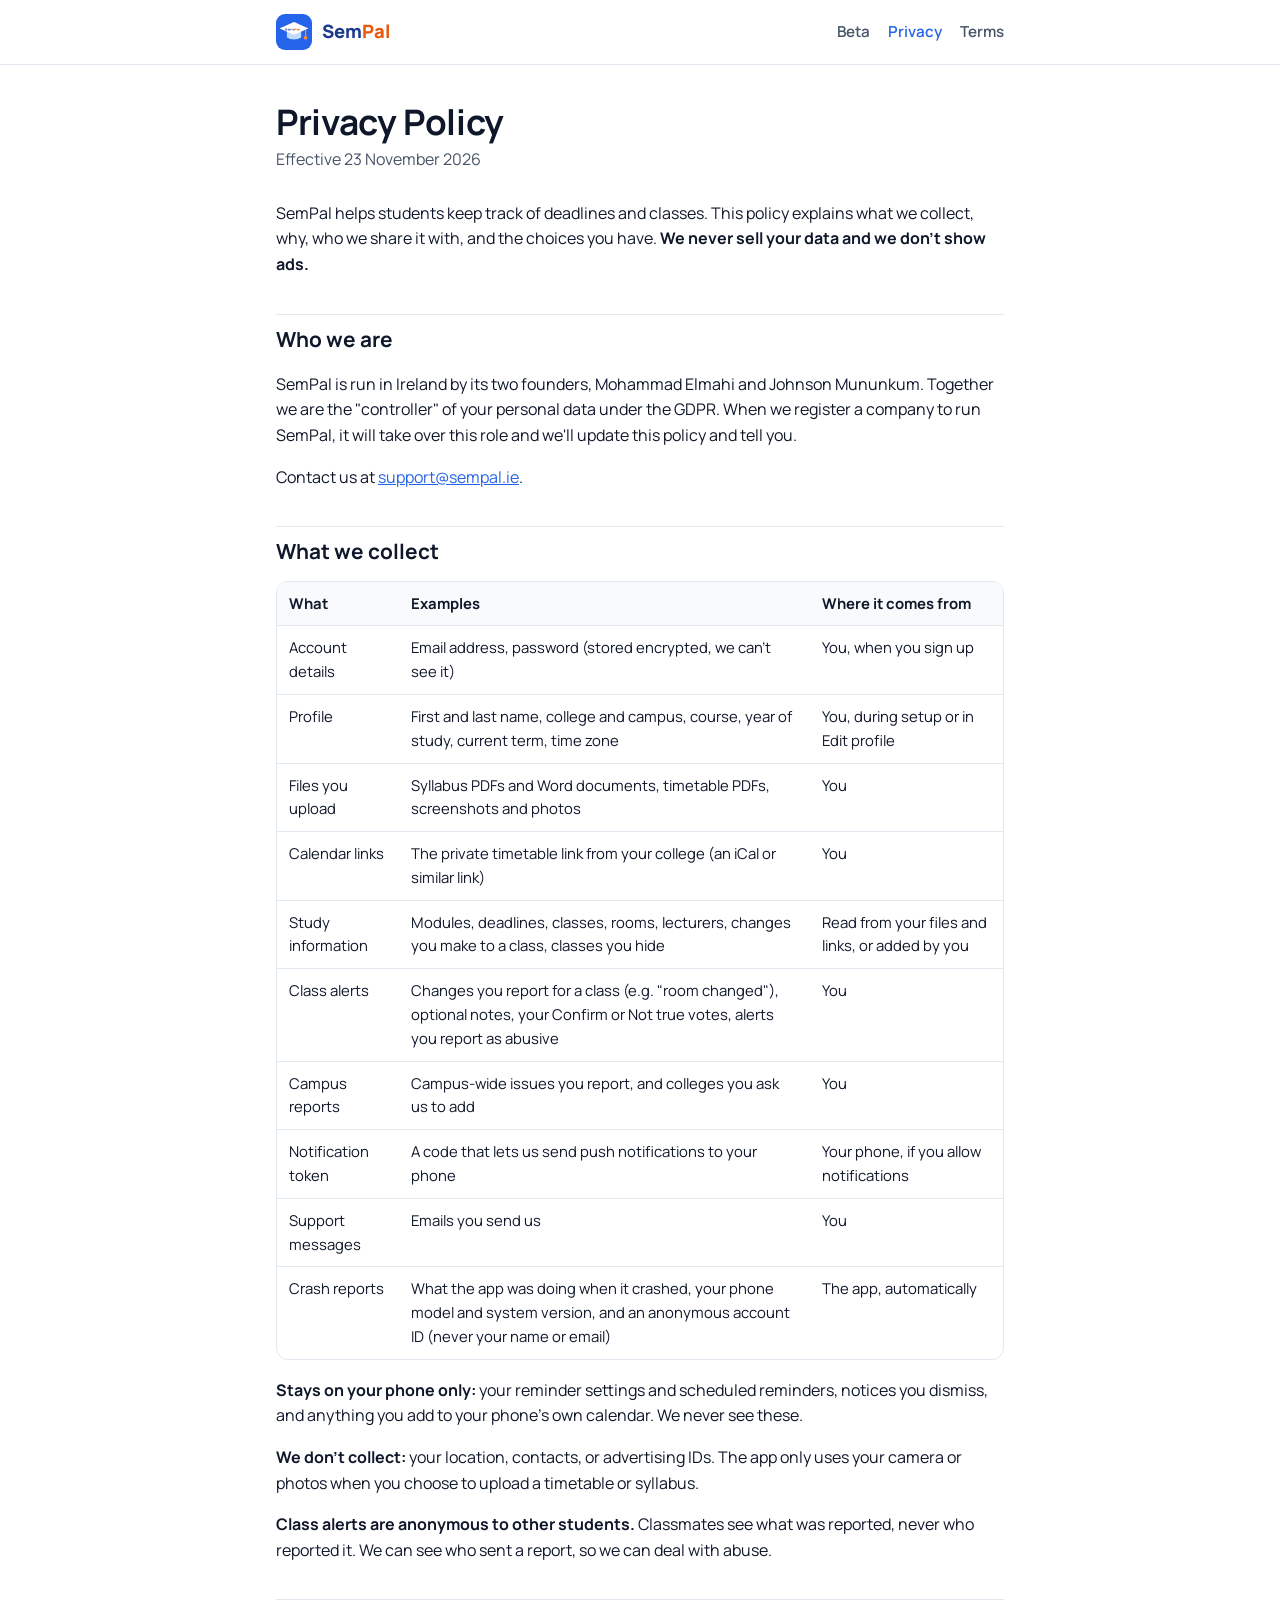
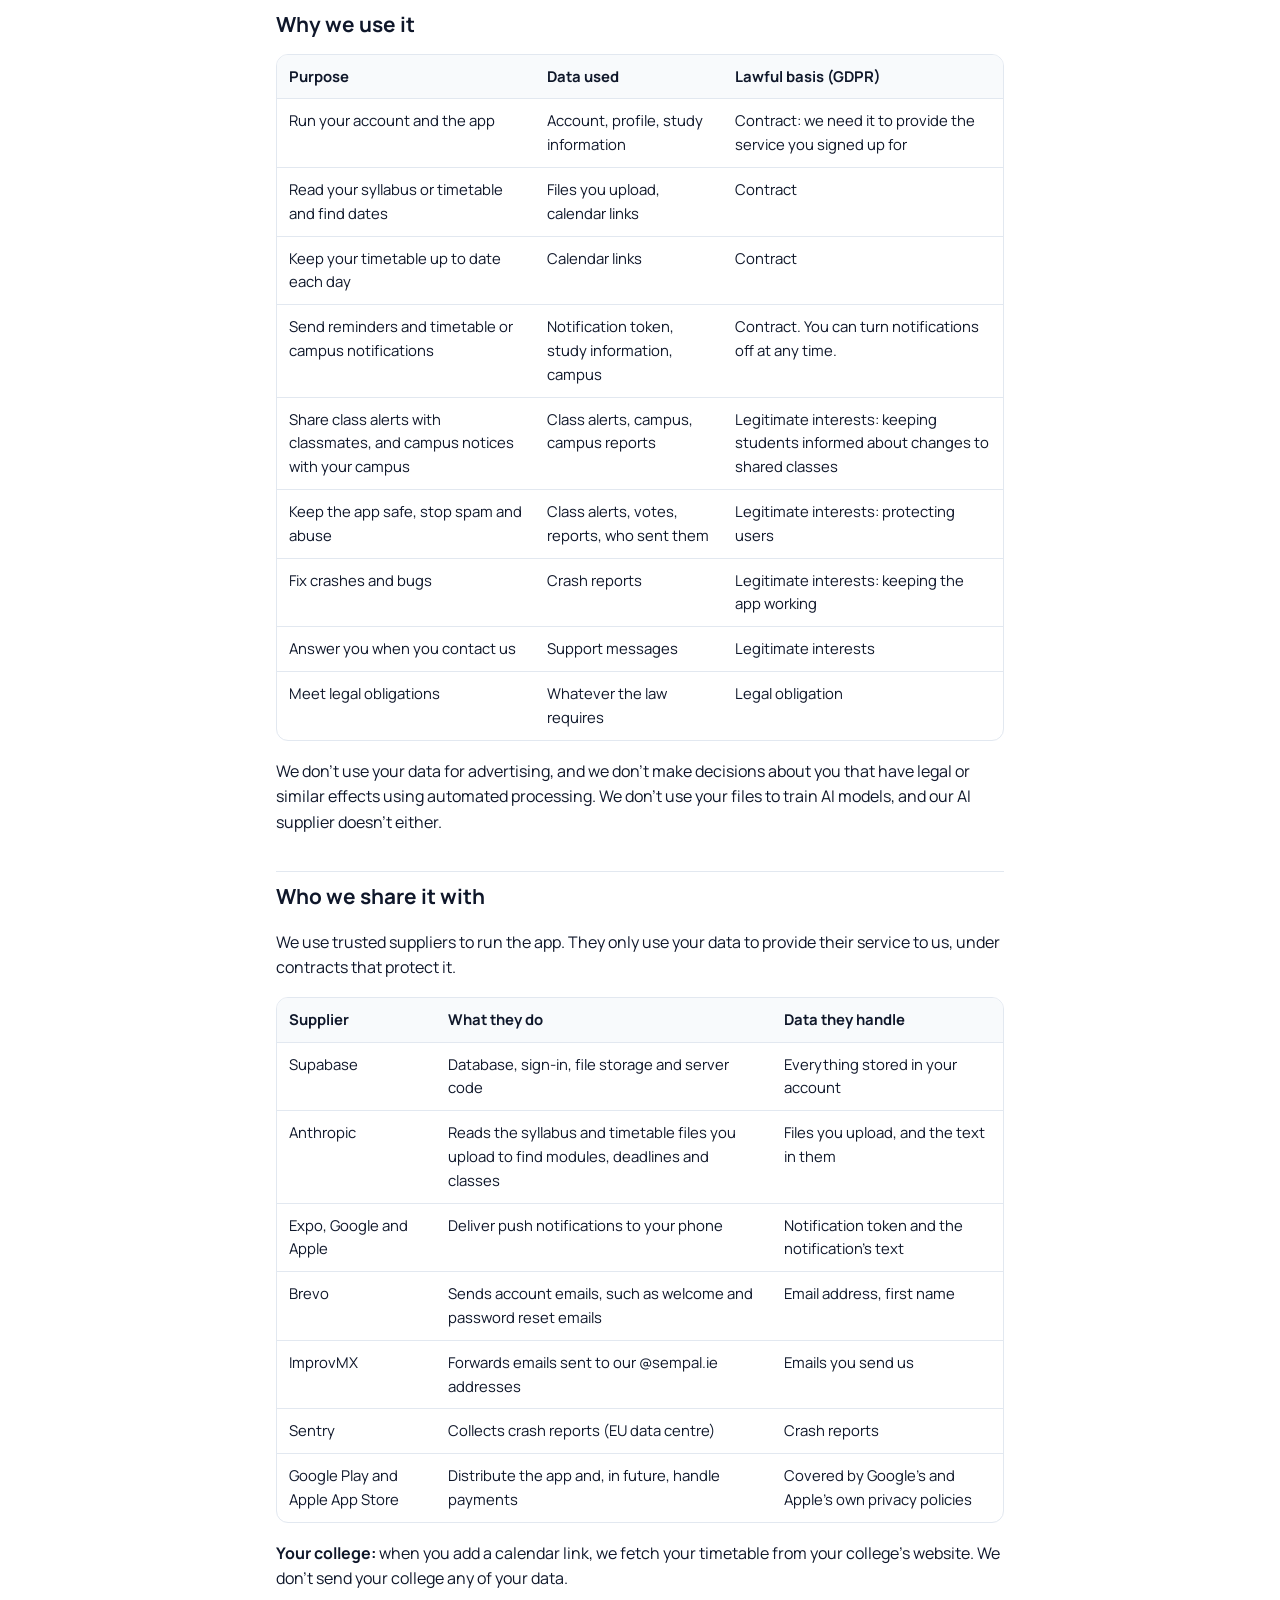
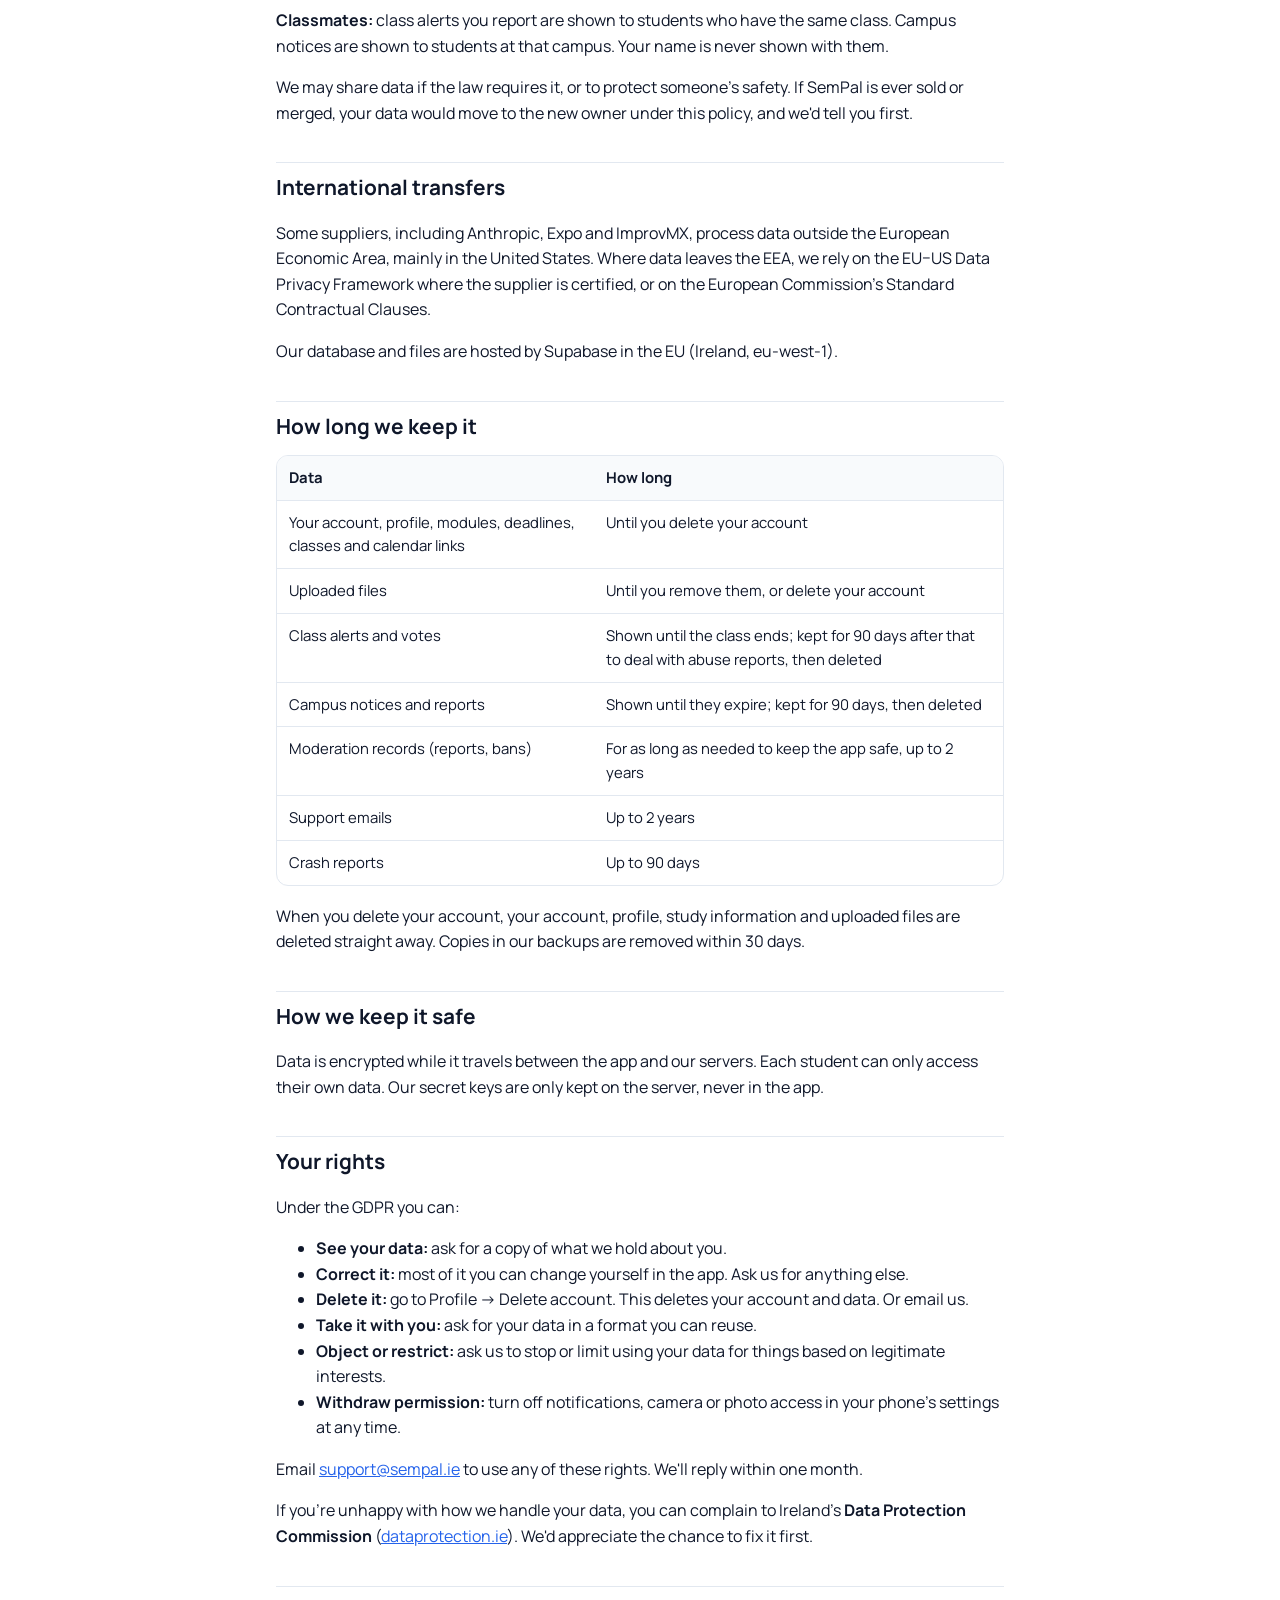
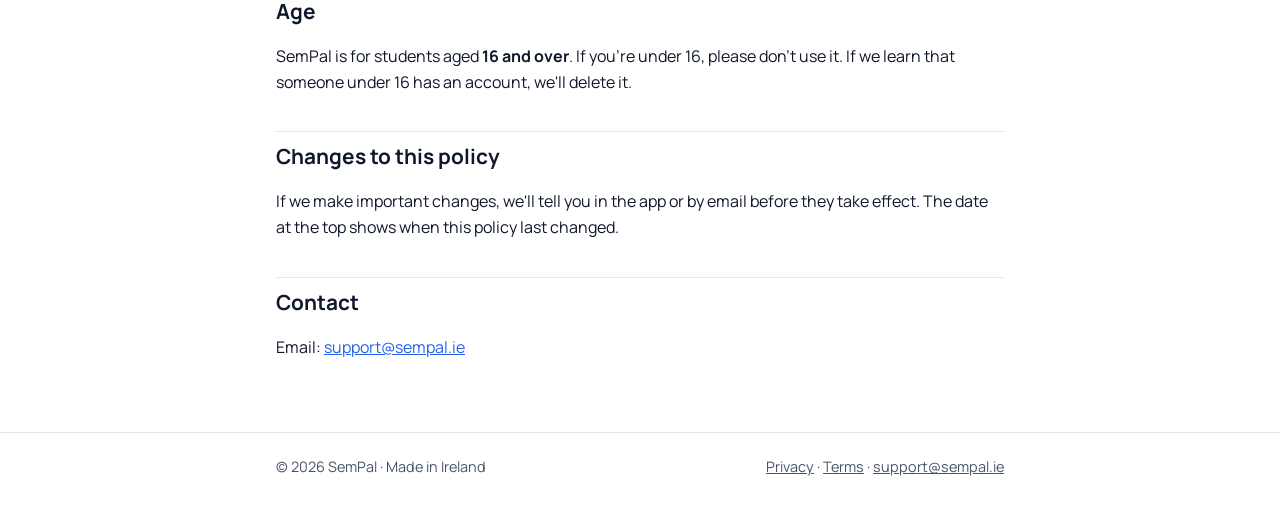
==== privacy.html @ c40fa151 "Add files via upload" ====
<!doctype html>
<html lang="en-IE">
<head>
<meta charset="utf-8">
<meta name="viewport" content="width=device-width, initial-scale=1">
<title>Privacy Policy – SemPal</title>
<meta name="description" content="What SemPal collects, why, who we share it with, and your rights.">
<link rel="icon" href="img/favicon.png">
<link rel="preconnect" href="https://fonts.googleapis.com">
<link href="https://fonts.googleapis.com/css2?family=Manrope:wght@400;600;700;800&display=swap" rel="stylesheet">
<link rel="stylesheet" href="style.css">
</head>
<body>
<header class="site"><div class="wrap">
  <a class="brand" href="./"><img src="img/icon.png" alt=""><span class="word"><span class="sem">Sem</span><span class="pal">Pal</span></span></a>
  <nav><a href="beta.html">Beta</a><a href="privacy.html" aria-current="page">Privacy</a><a href="terms.html">Terms</a></nav>
</div></header>

<main class="doc wrap">
<h1>Privacy Policy</h1>
<p class="meta">Effective 23 November 2026</p>

<p>SemPal helps students keep track of deadlines and classes. This policy explains what we collect, why, who we share it with, and the choices you have. <strong>We never sell your data and we don't show ads.</strong></p>

<h2>Who we are</h2>
<p>SemPal is run in Ireland by its two founders, Mohammad Elmahi and Johnson Mununkum. Together we are the "controller" of your personal data under the GDPR. When we register a company to run SemPal, it will take over this role and we'll update this policy and tell you.</p>
<p>Contact us at <a href="mailto:support@sempal.ie">support@sempal.ie</a>.</p>

<h2>What we collect</h2>
<div class="table-scroll"><table>
<tr><th>What</th><th>Examples</th><th>Where it comes from</th></tr>
<tr><td>Account details</td><td>Email address, password (stored encrypted, we can't see it)</td><td>You, when you sign up</td></tr>
<tr><td>Profile</td><td>First and last name, college and campus, course, year of study, current term, time zone</td><td>You, during setup or in Edit profile</td></tr>
<tr><td>Files you upload</td><td>Syllabus PDFs and Word documents, timetable PDFs, screenshots and photos</td><td>You</td></tr>
<tr><td>Calendar links</td><td>The private timetable link from your college (an iCal or similar link)</td><td>You</td></tr>
<tr><td>Study information</td><td>Modules, deadlines, classes, rooms, lecturers, changes you make to a class, classes you hide</td><td>Read from your files and links, or added by you</td></tr>
<tr><td>Class alerts</td><td>Changes you report for a class (e.g. "room changed"), optional notes, your Confirm or Not true votes, alerts you report as abusive</td><td>You</td></tr>
<tr><td>Campus reports</td><td>Campus-wide issues you report, and colleges you ask us to add</td><td>You</td></tr>
<tr><td>Notification token</td><td>A code that lets us send push notifications to your phone</td><td>Your phone, if you allow notifications</td></tr>
<tr><td>Support messages</td><td>Emails you send us</td><td>You</td></tr>
<tr><td>Crash reports</td><td>What the app was doing when it crashed, your phone model and system version, and an anonymous account ID (never your name or email)</td><td>The app, automatically</td></tr>
</table></div>

<p><strong>Stays on your phone only:</strong> your reminder settings and scheduled reminders, notices you dismiss, and anything you add to your phone's own calendar. We never see these.</p>
<p><strong>We don't collect:</strong> your location, contacts, or advertising IDs. The app only uses your camera or photos when you choose to upload a timetable or syllabus.</p>
<p><strong>Class alerts are anonymous to other students.</strong> Classmates see what was reported, never who reported it. We can see who sent a report, so we can deal with abuse.</p>

<h2>Why we use it</h2>
<div class="table-scroll"><table>
<tr><th>Purpose</th><th>Data used</th><th>Lawful basis (GDPR)</th></tr>
<tr><td>Run your account and the app</td><td>Account, profile, study information</td><td>Contract: we need it to provide the service you signed up for</td></tr>
<tr><td>Read your syllabus or timetable and find dates</td><td>Files you upload, calendar links</td><td>Contract</td></tr>
<tr><td>Keep your timetable up to date each day</td><td>Calendar links</td><td>Contract</td></tr>
<tr><td>Send reminders and timetable or campus notifications</td><td>Notification token, study information, campus</td><td>Contract. You can turn notifications off at any time.</td></tr>
<tr><td>Share class alerts with classmates, and campus notices with your campus</td><td>Class alerts, campus, campus reports</td><td>Legitimate interests: keeping students informed about changes to shared classes</td></tr>
<tr><td>Keep the app safe, stop spam and abuse</td><td>Class alerts, votes, reports, who sent them</td><td>Legitimate interests: protecting users</td></tr>
<tr><td>Fix crashes and bugs</td><td>Crash reports</td><td>Legitimate interests: keeping the app working</td></tr>
<tr><td>Answer you when you contact us</td><td>Support messages</td><td>Legitimate interests</td></tr>
<tr><td>Meet legal obligations</td><td>Whatever the law requires</td><td>Legal obligation</td></tr>
</table></div>
<p>We don't use your data for advertising, and we don't make decisions about you that have legal or similar effects using automated processing. We don't use your files to train AI models, and our AI supplier doesn't either.</p>

<h2>Who we share it with</h2>
<p>We use trusted suppliers to run the app. They only use your data to provide their service to us, under contracts that protect it.</p>
<div class="table-scroll"><table>
<tr><th>Supplier</th><th>What they do</th><th>Data they handle</th></tr>
<tr><td>Supabase</td><td>Database, sign-in, file storage and server code</td><td>Everything stored in your account</td></tr>
<tr><td>Anthropic</td><td>Reads the syllabus and timetable files you upload to find modules, deadlines and classes</td><td>Files you upload, and the text in them</td></tr>
<tr><td>Expo, Google and Apple</td><td>Deliver push notifications to your phone</td><td>Notification token and the notification's text</td></tr>
<tr><td>Brevo</td><td>Sends account emails, such as welcome and password reset emails</td><td>Email address, first name</td></tr>
<tr><td>ImprovMX</td><td>Forwards emails sent to our @sempal.ie addresses</td><td>Emails you send us</td></tr>
<tr><td>Sentry</td><td>Collects crash reports (EU data centre)</td><td>Crash reports</td></tr>
<tr><td>Google Play and Apple App Store</td><td>Distribute the app and, in future, handle payments</td><td>Covered by Google's and Apple's own privacy policies</td></tr>
</table></div>
<p><strong>Your college:</strong> when you add a calendar link, we fetch your timetable from your college's website. We don't send your college any of your data.</p>
<p><strong>Classmates:</strong> class alerts you report are shown to students who have the same class. Campus notices are shown to students at that campus. Your name is never shown with them.</p>
<p>We may share data if the law requires it, or to protect someone's safety. If SemPal is ever sold or merged, your data would move to the new owner under this policy, and we'd tell you first.</p>

<h2>International transfers</h2>
<p>Some suppliers, including Anthropic, Expo and ImprovMX, process data outside the European Economic Area, mainly in the United States. Where data leaves the EEA, we rely on the EU–US Data Privacy Framework where the supplier is certified, or on the European Commission's Standard Contractual Clauses.</p>
<p>Our database and files are hosted by Supabase in the EU (Ireland, eu-west-1).</p>

<h2>How long we keep it</h2>
<div class="table-scroll"><table>
<tr><th>Data</th><th>How long</th></tr>
<tr><td>Your account, profile, modules, deadlines, classes and calendar links</td><td>Until you delete your account</td></tr>
<tr><td>Uploaded files</td><td>Until you remove them, or delete your account</td></tr>
<tr><td>Class alerts and votes</td><td>Shown until the class ends; kept for 90 days after that to deal with abuse reports, then deleted</td></tr>
<tr><td>Campus notices and reports</td><td>Shown until they expire; kept for 90 days, then deleted</td></tr>
<tr><td>Moderation records (reports, bans)</td><td>For as long as needed to keep the app safe, up to 2 years</td></tr>
<tr><td>Support emails</td><td>Up to 2 years</td></tr>
<tr><td>Crash reports</td><td>Up to 90 days</td></tr>
</table></div>
<p>When you delete your account, your account, profile, study information and uploaded files are deleted straight away. Copies in our backups are removed within 30 days.</p>

<h2>How we keep it safe</h2>
<p>Data is encrypted while it travels between the app and our servers. Each student can only access their own data. Our secret keys are only kept on the server, never in the app.</p>

<h2>Your rights</h2>
<p>Under the GDPR you can:</p>
<ul>
<li><strong>See your data:</strong> ask for a copy of what we hold about you.</li>
<li><strong>Correct it:</strong> most of it you can change yourself in the app. Ask us for anything else.</li>
<li><strong>Delete it:</strong> go to Profile → Delete account. This deletes your account and data. Or email us.</li>
<li><strong>Take it with you:</strong> ask for your data in a format you can reuse.</li>
<li><strong>Object or restrict:</strong> ask us to stop or limit using your data for things based on legitimate interests.</li>
<li><strong>Withdraw permission:</strong> turn off notifications, camera or photo access in your phone's settings at any time.</li>
</ul>
<p>Email <a href="mailto:support@sempal.ie">support@sempal.ie</a> to use any of these rights. We'll reply within one month.</p>
<p>If you're unhappy with how we handle your data, you can complain to Ireland's <strong>Data Protection Commission</strong> (<a href="https://www.dataprotection.ie">dataprotection.ie</a>). We'd appreciate the chance to fix it first.</p>

<h2>Age</h2>
<p>SemPal is for students aged <strong>16 and over</strong>. If you're under 16, please don't use it. If we learn that someone under 16 has an account, we'll delete it.</p>

<h2>Changes to this policy</h2>
<p>If we make important changes, we'll tell you in the app or by email before they take effect. The date at the top shows when this policy last changed.</p>

<h2>Contact</h2>
<p>Email: <a href="mailto:support@sempal.ie">support@sempal.ie</a></p>
</main>

<footer class="site"><div class="wrap">
  <span>© 2026 SemPal · Made in Ireland</span>
  <span><a href="privacy.html">Privacy</a> · <a href="terms.html">Terms</a> · <a href="mailto:support@sempal.ie">support@sempal.ie</a></span>
</div></footer>
</body>
</html>
---- style.css ----
:root {
  --blue: #2563EB;
  --blue-dark: #1e3a8a;
  --blue-soft: #eff4ff;
  --orange: #FF8A3D;
  --orange-dark: #ea580c;
  --ink: #0f172a;
  --muted: #475569;
  --line: #e2e8f0;
  --bg: #ffffff;
  --card: #f8fafc;
}
@media (prefers-color-scheme: dark) {
  :root {
    --ink: #e2e8f0;
    --muted: #94a3b8;
    --line: #1e293b;
    --bg: #0b1220;
    --card: #111a2e;
    --blue-soft: #13203d;
    --blue-dark: #93b4ff;
  }
}
* { box-sizing: border-box; }
html { -webkit-text-size-adjust: 100%; }
body {
  margin: 0;
  font-family: "Manrope", system-ui, -apple-system, "Segoe UI", Roboto, sans-serif;
  color: var(--ink);
  background: var(--bg);
  line-height: 1.6;
}
a { color: var(--blue); }
@media (prefers-color-scheme: dark) { a { color: #7aa2ff; } }

header.site {
  border-bottom: 1px solid var(--line);
}
header.site .wrap {
  display: flex; align-items: center; justify-content: space-between;
  padding-top: 14px; padding-bottom: 14px;
}
.brand { display: flex; align-items: center; gap: 10px; text-decoration: none; color: var(--ink); font-weight: 800; font-size: 1.15rem; }
.brand img { width: 36px; height: 36px; border-radius: 9px; }
.brand .sem { color: var(--blue-dark); }
.brand .pal { color: var(--orange-dark); }
nav a { margin-left: 18px; text-decoration: none; color: var(--muted); font-weight: 600; font-size: .95rem; }
nav a:hover, nav a[aria-current] { color: var(--blue); }

.wrap { max-width: 760px; margin: 0 auto; padding-left: 16px; padding-right: 16px; }

.hero { padding: 56px 0 40px; text-align: center; }
.hero img { width: 112px; height: 112px; border-radius: 26px; box-shadow: 0 10px 30px rgba(37,99,235,.25); }
.hero h1 { font-size: clamp(2rem, 6vw, 2.8rem); line-height: 1.15; margin: 22px 0 12px; letter-spacing: -0.02em; }
.hero p.lead { font-size: 1.15rem; color: var(--muted); margin: 0 auto 26px; max-width: 34em; }

.btn {
  display: inline-block; background: var(--blue); color: #fff !important; text-decoration: none;
  font-weight: 700; padding: 13px 22px; border-radius: 12px;
}
.btn.alt { background: transparent; color: var(--blue) !important; border: 2px solid var(--blue); }
.btn + .btn { margin-left: 8px; }

.features { display: grid; grid-template-columns: repeat(auto-fit, minmax(210px, 1fr)); gap: 14px; margin: 20px 0 48px; }
.feature { background: var(--card); border: 1px solid var(--line); border-radius: 14px; padding: 18px; }
.feature h3 { margin: 0 0 6px; font-size: 1.05rem; }
.feature p { margin: 0; color: var(--muted); font-size: .95rem; }
.feature .dot { display: inline-block; width: 10px; height: 10px; border-radius: 50%; background: var(--orange); margin-right: 8px; }

main.doc { padding-top: 36px; padding-bottom: 56px; }
main.doc h1 { font-size: clamp(1.7rem, 5vw, 2.2rem); line-height: 1.2; margin: 0 0 4px; letter-spacing: -0.01em; }
main.doc .meta { color: var(--muted); margin: 0 0 28px; }
main.doc h2 { font-size: 1.3rem; margin: 36px 0 10px; padding-top: 8px; border-top: 1px solid var(--line); }
main.doc h3 { font-size: 1.05rem; margin: 22px 0 6px; }

.table-scroll { overflow-x: auto; margin: 12px 0 18px; border: 1px solid var(--line); border-radius: 12px; }
table { border-collapse: collapse; width: 100%; font-size: .93rem; }
th, td { text-align: left; vertical-align: top; padding: 10px 12px; border-bottom: 1px solid var(--line); }
th { background: var(--card); font-weight: 700; }
tr:last-child td { border-bottom: 0; }

.note { background: var(--blue-soft); border-left: 4px solid var(--blue); padding: 12px 16px; border-radius: 8px; margin: 16px 0; }
.warn { background: #fff4ec; border-left: 4px solid var(--orange); padding: 12px 16px; border-radius: 8px; margin: 16px 0; color: #3b2414; }
@media (prefers-color-scheme: dark) { .warn { background: #2a1a0e; color: #fbd9c0; } }

ol.steps { counter-reset: s; list-style: none; padding: 0; }
ol.steps > li { counter-increment: s; position: relative; padding: 4px 0 18px 48px; }
ol.steps > li::before {
  content: counter(s); position: absolute; left: 0; top: 2px; width: 32px; height: 32px; border-radius: 50%;
  background: var(--blue); color: #fff; font-weight: 800; display: flex; align-items: center; justify-content: center;
}
ol.steps > li strong:first-child { display: block; margin-bottom: 2px; }

footer.site { border-top: 1px solid var(--line); color: var(--muted); font-size: .9rem; }
footer.site .wrap { padding-top: 22px; padding-bottom: 30px; display: flex; flex-wrap: wrap; gap: 8px 18px; justify-content: space-between; }
footer.site a { color: var(--muted); }

@media (max-width: 520px) {
  nav a { margin-left: 12px; font-size: .9rem; }
  .brand span.word { display: none; }
  .btn { display: block; margin: 0 0 10px !important; }
}
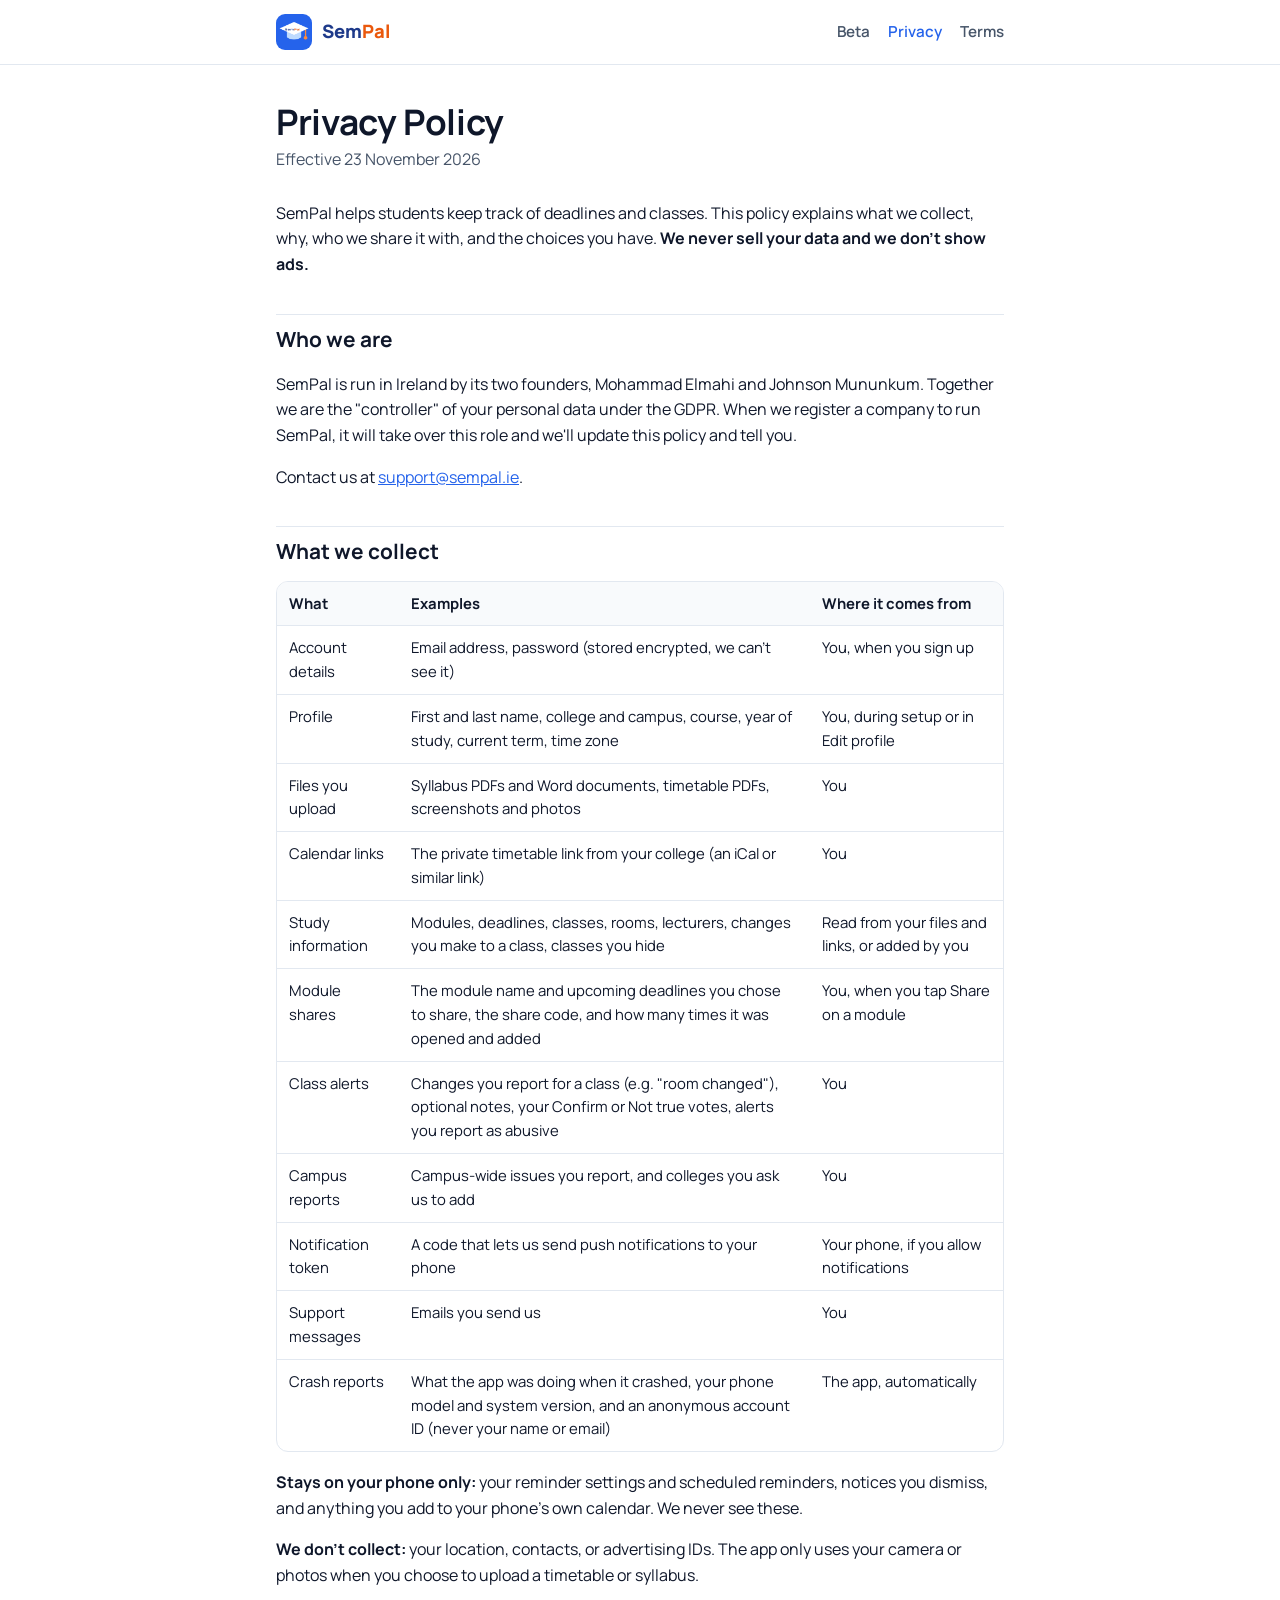
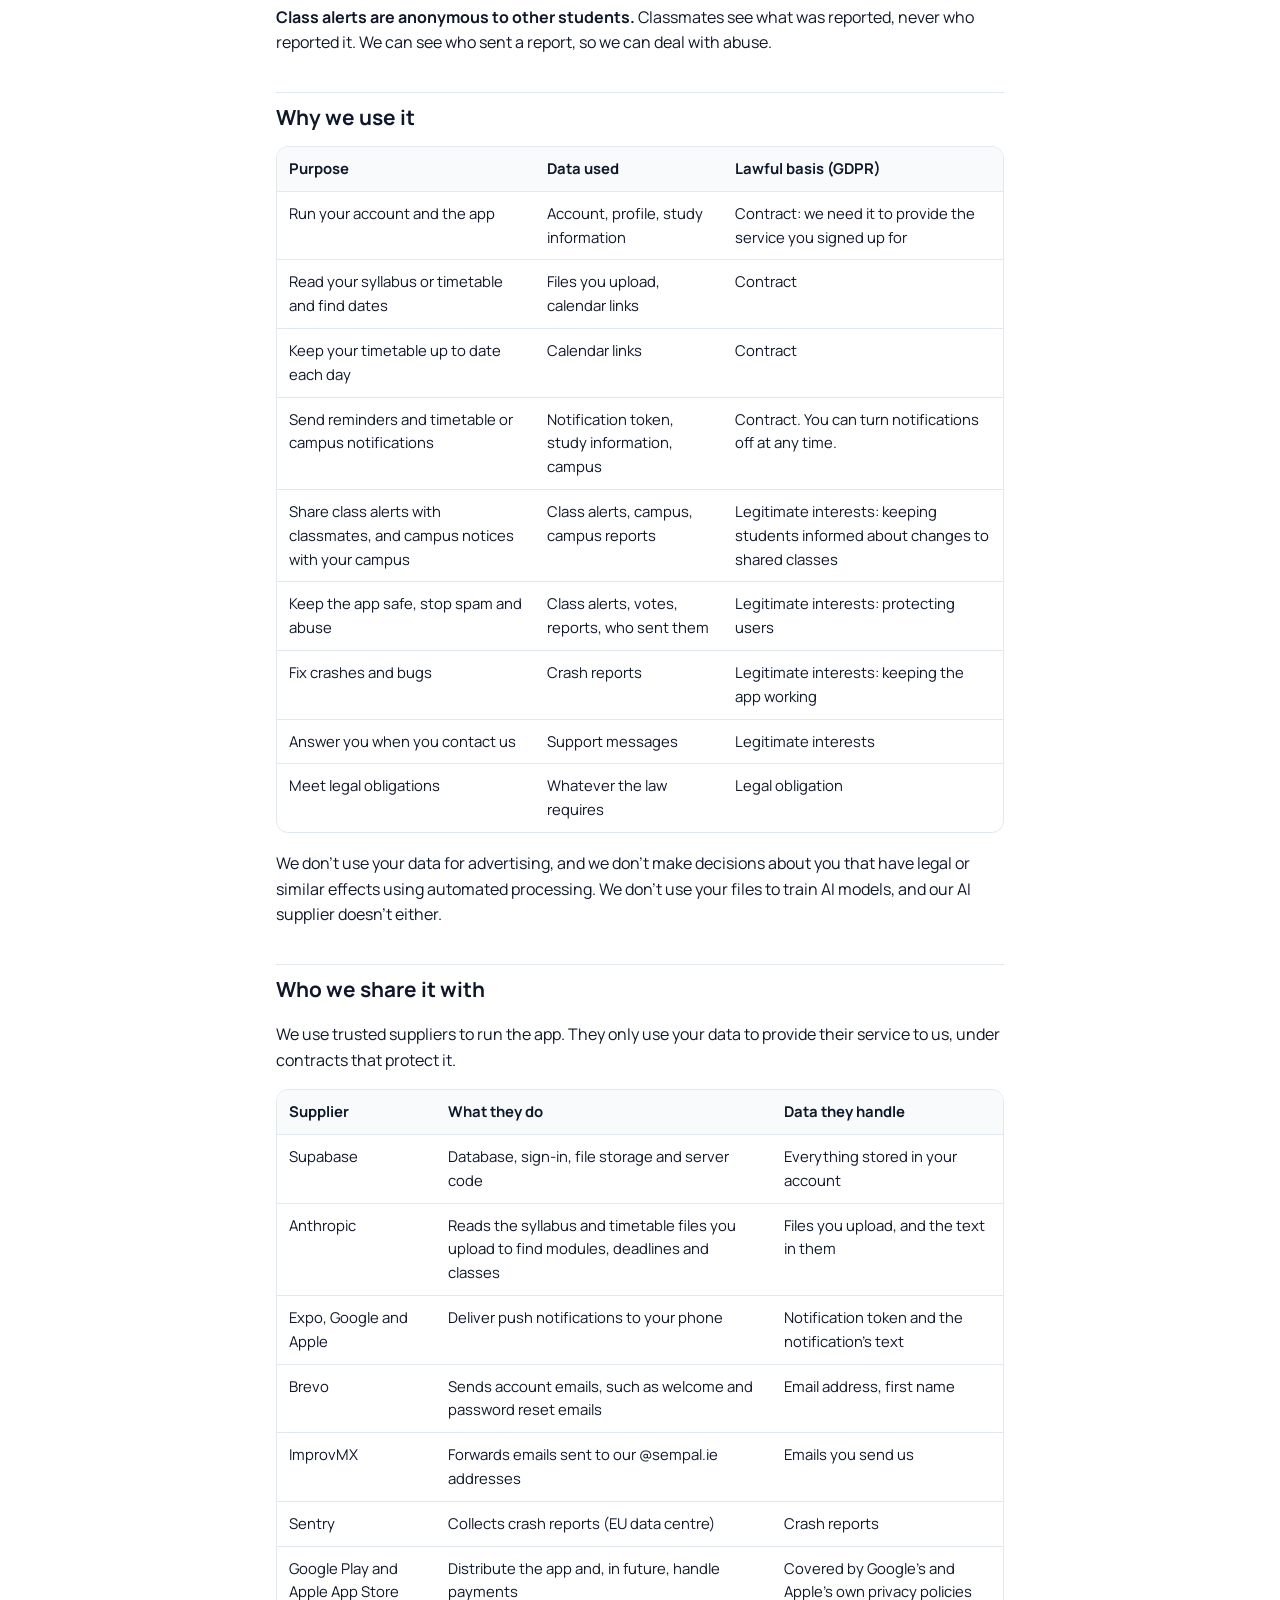
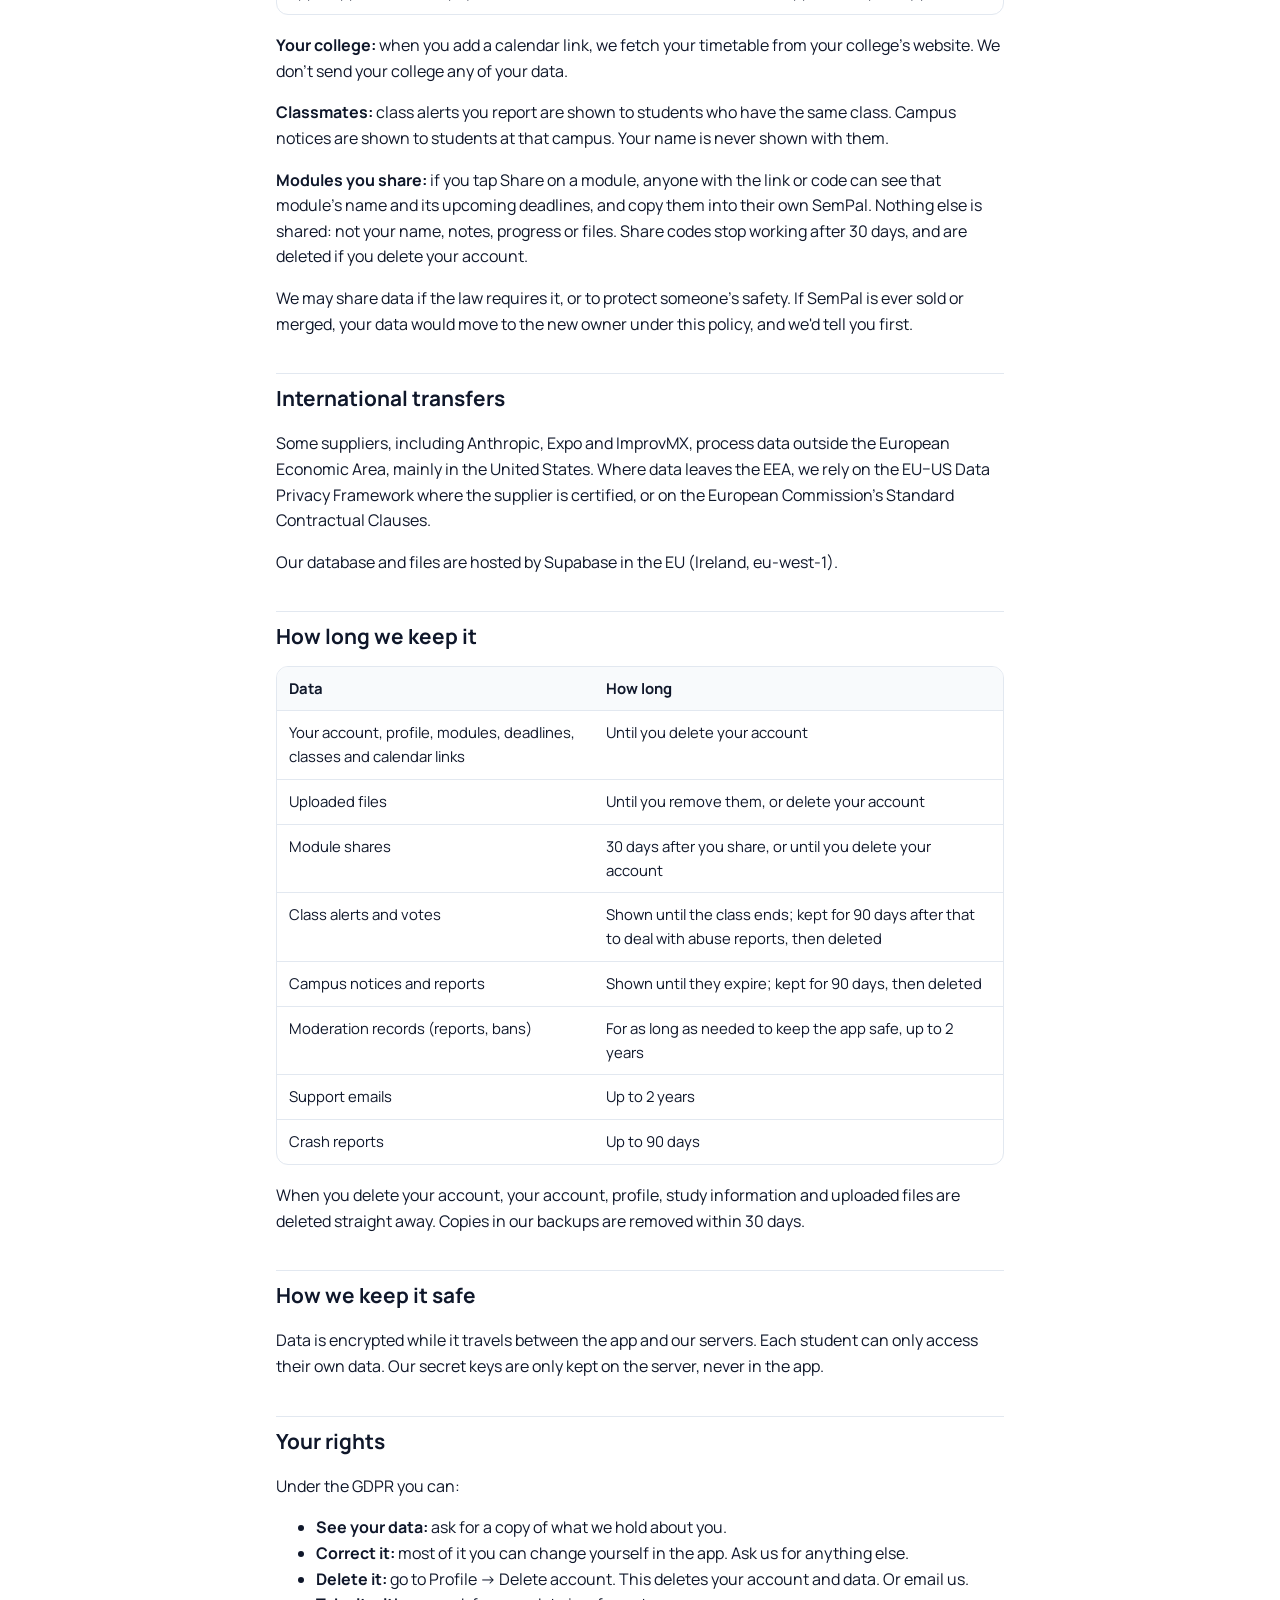
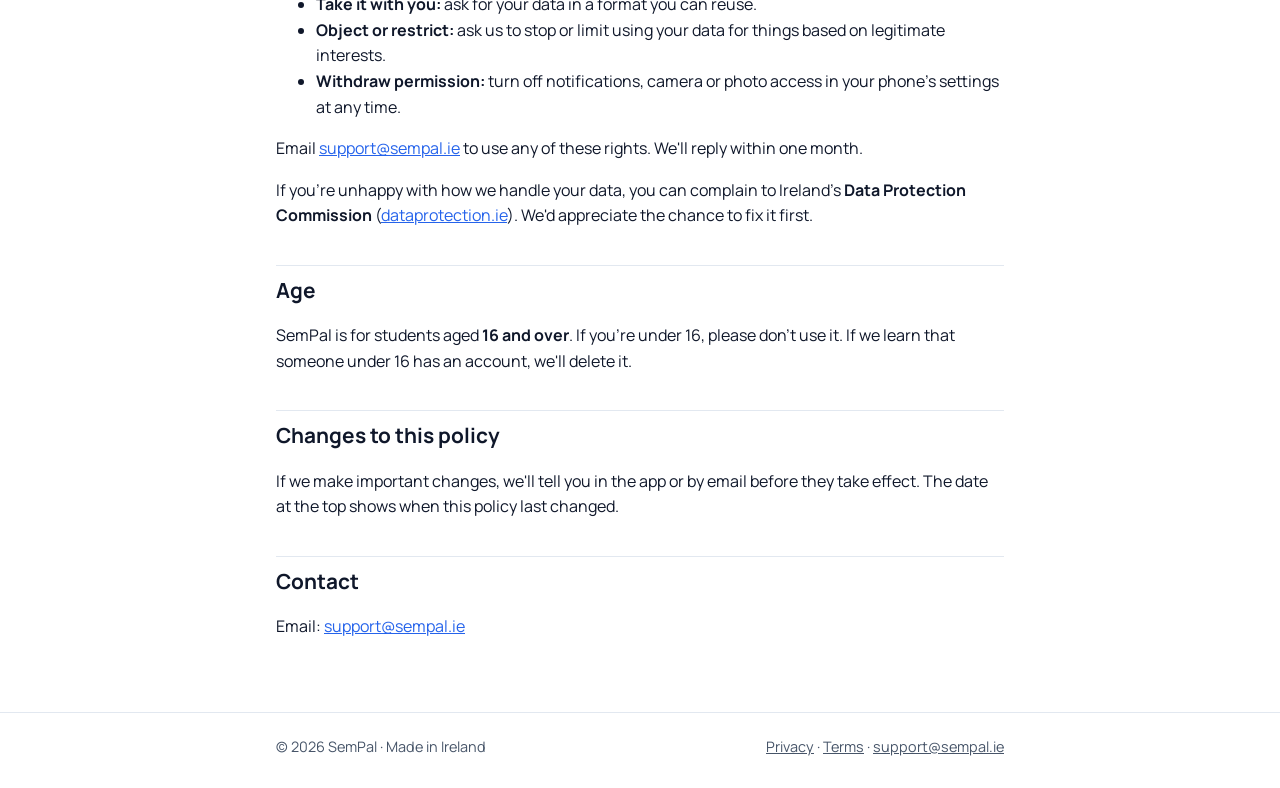
==== commit b367cdfd: "Update privacy policy with module sharing details Added information about shared module visibility a" ====
--- a/privacy.html
+++ b/privacy.html
@@ -34,6 +34,7 @@
 <tr><td>Files you upload</td><td>Syllabus PDFs and Word documents, timetable PDFs, screenshots and photos</td><td>You</td></tr>
 <tr><td>Calendar links</td><td>The private timetable link from your college (an iCal or similar link)</td><td>You</td></tr>
 <tr><td>Study information</td><td>Modules, deadlines, classes, rooms, lecturers, changes you make to a class, classes you hide</td><td>Read from your files and links, or added by you</td></tr>
+<tr><td>Module shares</td><td>The module name and upcoming deadlines you chose to share, the share code, and how many times it was opened and added</td><td>You, when you tap Share on a module</td></tr>
 <tr><td>Class alerts</td><td>Changes you report for a class (e.g. "room changed"), optional notes, your Confirm or Not true votes, alerts you report as abusive</td><td>You</td></tr>
 <tr><td>Campus reports</td><td>Campus-wide issues you report, and colleges you ask us to add</td><td>You</td></tr>
 <tr><td>Notification token</td><td>A code that lets us send push notifications to your phone</td><td>Your phone, if you allow notifications</td></tr>
@@ -74,6 +75,7 @@
 </table></div>
 <p><strong>Your college:</strong> when you add a calendar link, we fetch your timetable from your college's website. We don't send your college any of your data.</p>
 <p><strong>Classmates:</strong> class alerts you report are shown to students who have the same class. Campus notices are shown to students at that campus. Your name is never shown with them.</p>
+<p><strong>Modules you share:</strong> if you tap Share on a module, anyone with the link or code can see that module's name and its upcoming deadlines, and copy them into their own SemPal. Nothing else is shared: not your name, notes, progress or files. Share codes stop working after 30 days, and are deleted if you delete your account.</p>
 <p>We may share data if the law requires it, or to protect someone's safety. If SemPal is ever sold or merged, your data would move to the new owner under this policy, and we'd tell you first.</p>
 
 <h2>International transfers</h2>
@@ -85,6 +87,7 @@
 <tr><th>Data</th><th>How long</th></tr>
 <tr><td>Your account, profile, modules, deadlines, classes and calendar links</td><td>Until you delete your account</td></tr>
 <tr><td>Uploaded files</td><td>Until you remove them, or delete your account</td></tr>
+<tr><td>Module shares</td><td>30 days after you share, or until you delete your account</td></tr>
 <tr><td>Class alerts and votes</td><td>Shown until the class ends; kept for 90 days after that to deal with abuse reports, then deleted</td></tr>
 <tr><td>Campus notices and reports</td><td>Shown until they expire; kept for 90 days, then deleted</td></tr>
 <tr><td>Moderation records (reports, bans)</td><td>For as long as needed to keep the app safe, up to 2 years</td></tr>
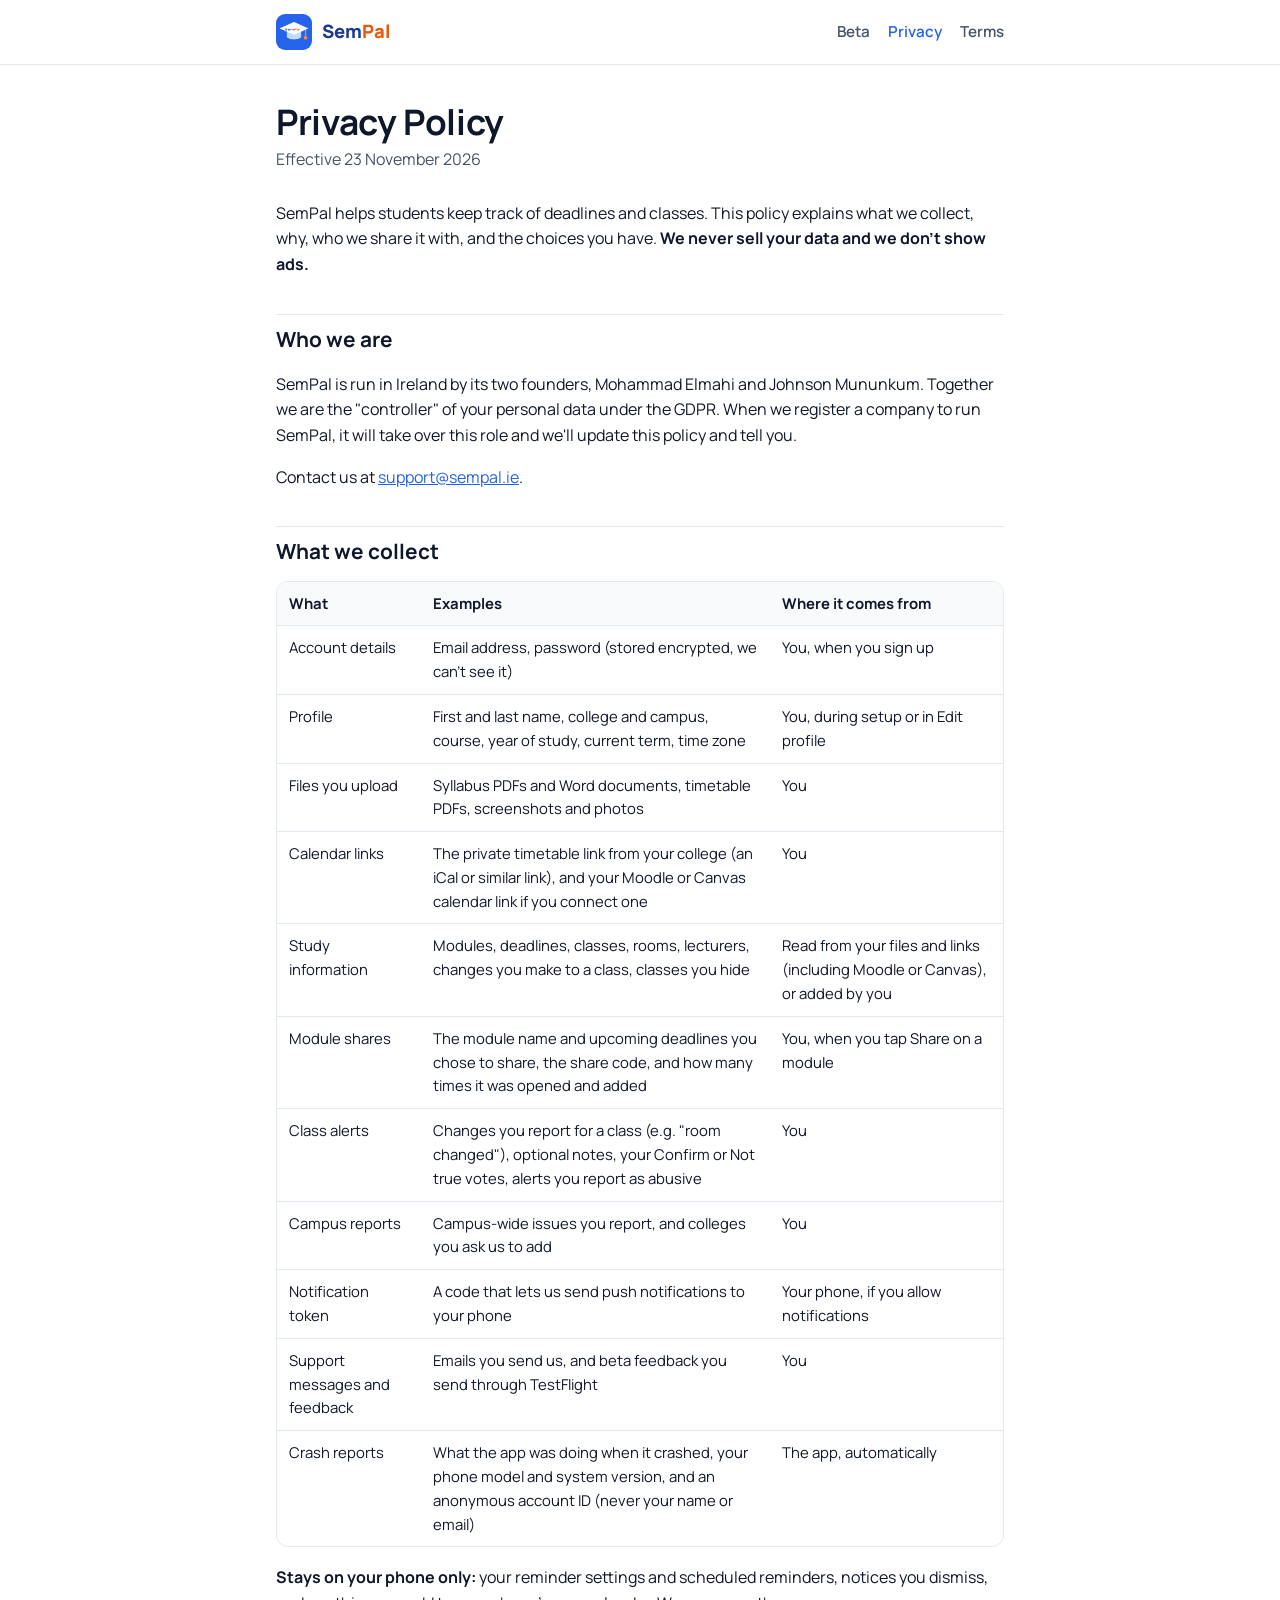
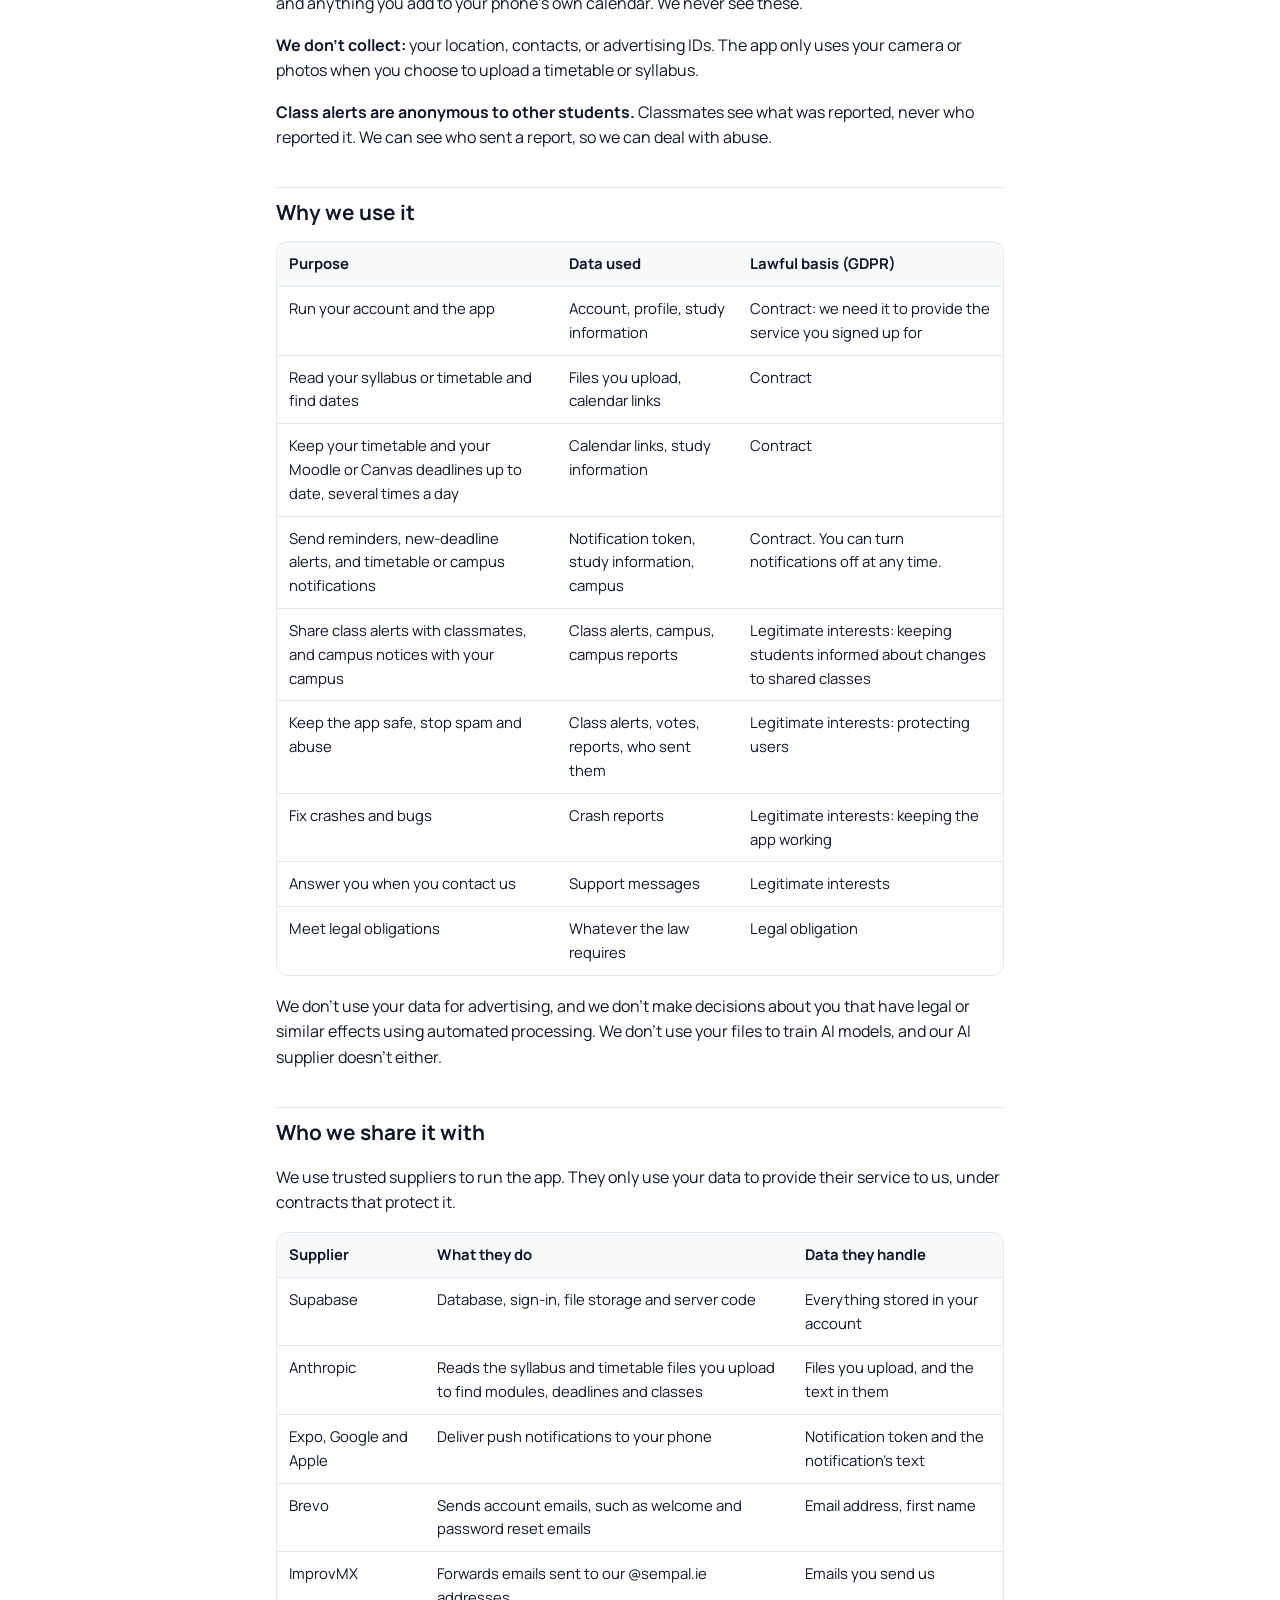
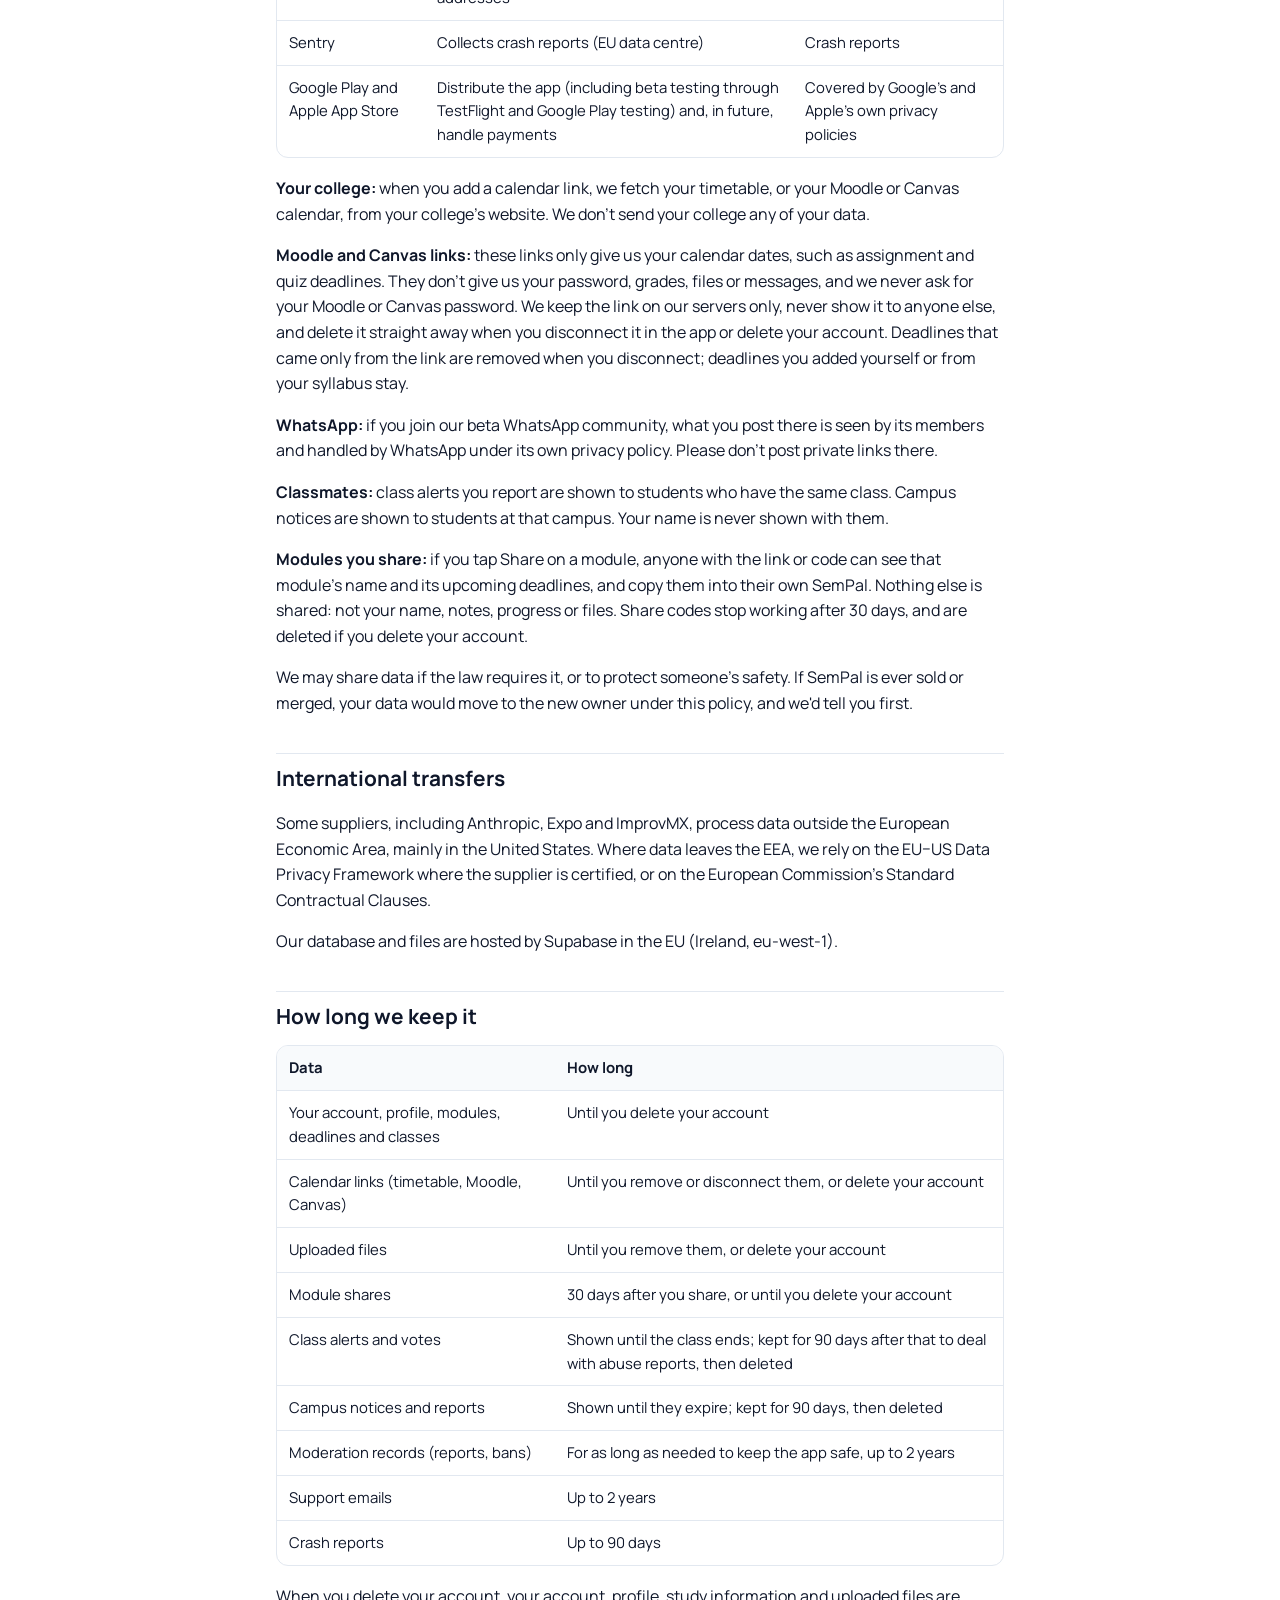
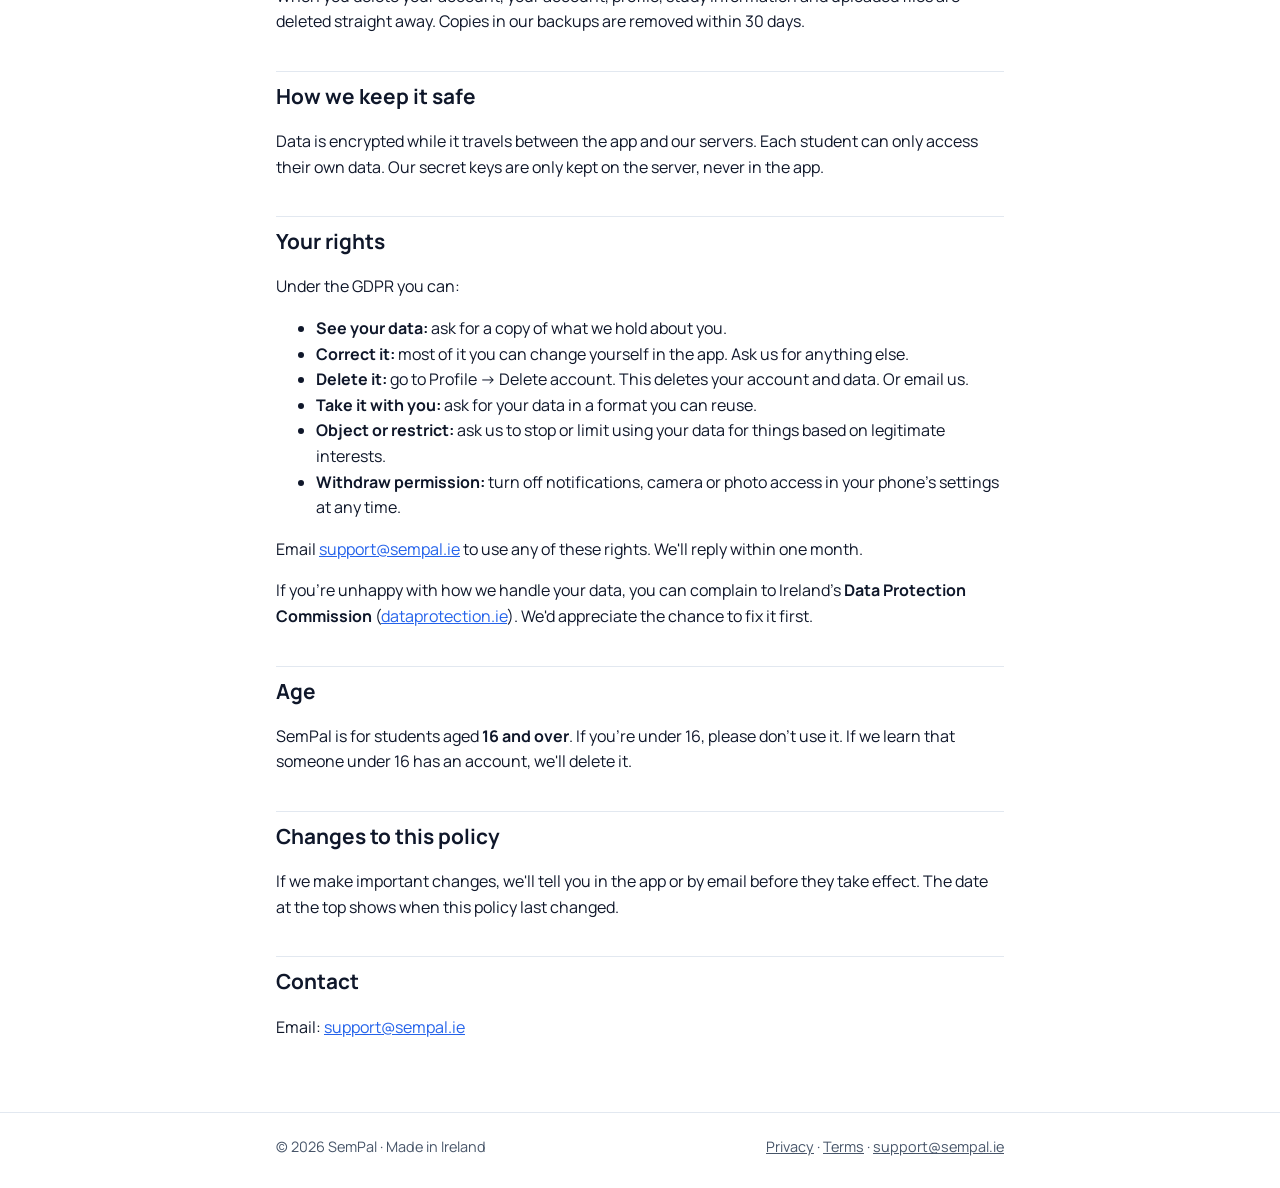
==== commit 2eb404df: "Revise privacy policy content and data retention Updated privacy policy details regarding calendar l" ====
--- a/privacy.html
+++ b/privacy.html
@@ -32,13 +32,13 @@
 <tr><td>Account details</td><td>Email address, password (stored encrypted, we can't see it)</td><td>You, when you sign up</td></tr>
 <tr><td>Profile</td><td>First and last name, college and campus, course, year of study, current term, time zone</td><td>You, during setup or in Edit profile</td></tr>
 <tr><td>Files you upload</td><td>Syllabus PDFs and Word documents, timetable PDFs, screenshots and photos</td><td>You</td></tr>
-<tr><td>Calendar links</td><td>The private timetable link from your college (an iCal or similar link)</td><td>You</td></tr>
-<tr><td>Study information</td><td>Modules, deadlines, classes, rooms, lecturers, changes you make to a class, classes you hide</td><td>Read from your files and links, or added by you</td></tr>
+<tr><td>Calendar links</td><td>The private timetable link from your college (an iCal or similar link), and your Moodle or Canvas calendar link if you connect one</td><td>You</td></tr>
+<tr><td>Study information</td><td>Modules, deadlines, classes, rooms, lecturers, changes you make to a class, classes you hide</td><td>Read from your files and links (including Moodle or Canvas), or added by you</td></tr>
 <tr><td>Module shares</td><td>The module name and upcoming deadlines you chose to share, the share code, and how many times it was opened and added</td><td>You, when you tap Share on a module</td></tr>
 <tr><td>Class alerts</td><td>Changes you report for a class (e.g. "room changed"), optional notes, your Confirm or Not true votes, alerts you report as abusive</td><td>You</td></tr>
 <tr><td>Campus reports</td><td>Campus-wide issues you report, and colleges you ask us to add</td><td>You</td></tr>
 <tr><td>Notification token</td><td>A code that lets us send push notifications to your phone</td><td>Your phone, if you allow notifications</td></tr>
-<tr><td>Support messages</td><td>Emails you send us</td><td>You</td></tr>
+<tr><td>Support messages and feedback</td><td>Emails you send us, and beta feedback you send through TestFlight</td><td>You</td></tr>
 <tr><td>Crash reports</td><td>What the app was doing when it crashed, your phone model and system version, and an anonymous account ID (never your name or email)</td><td>The app, automatically</td></tr>
 </table></div>
 
@@ -51,8 +51,8 @@
 <tr><th>Purpose</th><th>Data used</th><th>Lawful basis (GDPR)</th></tr>
 <tr><td>Run your account and the app</td><td>Account, profile, study information</td><td>Contract: we need it to provide the service you signed up for</td></tr>
 <tr><td>Read your syllabus or timetable and find dates</td><td>Files you upload, calendar links</td><td>Contract</td></tr>
-<tr><td>Keep your timetable up to date each day</td><td>Calendar links</td><td>Contract</td></tr>
-<tr><td>Send reminders and timetable or campus notifications</td><td>Notification token, study information, campus</td><td>Contract. You can turn notifications off at any time.</td></tr>
+<tr><td>Keep your timetable and your Moodle or Canvas deadlines up to date, several times a day</td><td>Calendar links, study information</td><td>Contract</td></tr>
+<tr><td>Send reminders, new-deadline alerts, and timetable or campus notifications</td><td>Notification token, study information, campus</td><td>Contract. You can turn notifications off at any time.</td></tr>
 <tr><td>Share class alerts with classmates, and campus notices with your campus</td><td>Class alerts, campus, campus reports</td><td>Legitimate interests: keeping students informed about changes to shared classes</td></tr>
 <tr><td>Keep the app safe, stop spam and abuse</td><td>Class alerts, votes, reports, who sent them</td><td>Legitimate interests: protecting users</td></tr>
 <tr><td>Fix crashes and bugs</td><td>Crash reports</td><td>Legitimate interests: keeping the app working</td></tr>
@@ -71,9 +71,11 @@
 <tr><td>Brevo</td><td>Sends account emails, such as welcome and password reset emails</td><td>Email address, first name</td></tr>
 <tr><td>ImprovMX</td><td>Forwards emails sent to our @sempal.ie addresses</td><td>Emails you send us</td></tr>
 <tr><td>Sentry</td><td>Collects crash reports (EU data centre)</td><td>Crash reports</td></tr>
-<tr><td>Google Play and Apple App Store</td><td>Distribute the app and, in future, handle payments</td><td>Covered by Google's and Apple's own privacy policies</td></tr>
+<tr><td>Google Play and Apple App Store</td><td>Distribute the app (including beta testing through TestFlight and Google Play testing) and, in future, handle payments</td><td>Covered by Google's and Apple's own privacy policies</td></tr>
 </table></div>
-<p><strong>Your college:</strong> when you add a calendar link, we fetch your timetable from your college's website. We don't send your college any of your data.</p>
+<p><strong>Your college:</strong> when you add a calendar link, we fetch your timetable, or your Moodle or Canvas calendar, from your college's website. We don't send your college any of your data.</p>
+<p><strong>Moodle and Canvas links:</strong> these links only give us your calendar dates, such as assignment and quiz deadlines. They don't give us your password, grades, files or messages, and we never ask for your Moodle or Canvas password. We keep the link on our servers only, never show it to anyone else, and delete it straight away when you disconnect it in the app or delete your account. Deadlines that came only from the link are removed when you disconnect; deadlines you added yourself or from your syllabus stay.</p>
+<p><strong>WhatsApp:</strong> if you join our beta WhatsApp community, what you post there is seen by its members and handled by WhatsApp under its own privacy policy. Please don't post private links there.</p>
 <p><strong>Classmates:</strong> class alerts you report are shown to students who have the same class. Campus notices are shown to students at that campus. Your name is never shown with them.</p>
 <p><strong>Modules you share:</strong> if you tap Share on a module, anyone with the link or code can see that module's name and its upcoming deadlines, and copy them into their own SemPal. Nothing else is shared: not your name, notes, progress or files. Share codes stop working after 30 days, and are deleted if you delete your account.</p>
 <p>We may share data if the law requires it, or to protect someone's safety. If SemPal is ever sold or merged, your data would move to the new owner under this policy, and we'd tell you first.</p>
@@ -85,7 +87,8 @@
 <h2>How long we keep it</h2>
 <div class="table-scroll"><table>
 <tr><th>Data</th><th>How long</th></tr>
-<tr><td>Your account, profile, modules, deadlines, classes and calendar links</td><td>Until you delete your account</td></tr>
+<tr><td>Your account, profile, modules, deadlines and classes</td><td>Until you delete your account</td></tr>
+<tr><td>Calendar links (timetable, Moodle, Canvas)</td><td>Until you remove or disconnect them, or delete your account</td></tr>
 <tr><td>Uploaded files</td><td>Until you remove them, or delete your account</td></tr>
 <tr><td>Module shares</td><td>30 days after you share, or until you delete your account</td></tr>
 <tr><td>Class alerts and votes</td><td>Shown until the class ends; kept for 90 days after that to deal with abuse reports, then deleted</td></tr>
--- a/style.css
+++ b/style.css
@@ -100,3 +100,5 @@
   .brand span.word { display: none; }
   .btn { display: block; margin: 0 0 10px !important; }
 }
+
+.hidden { display: none !important; }
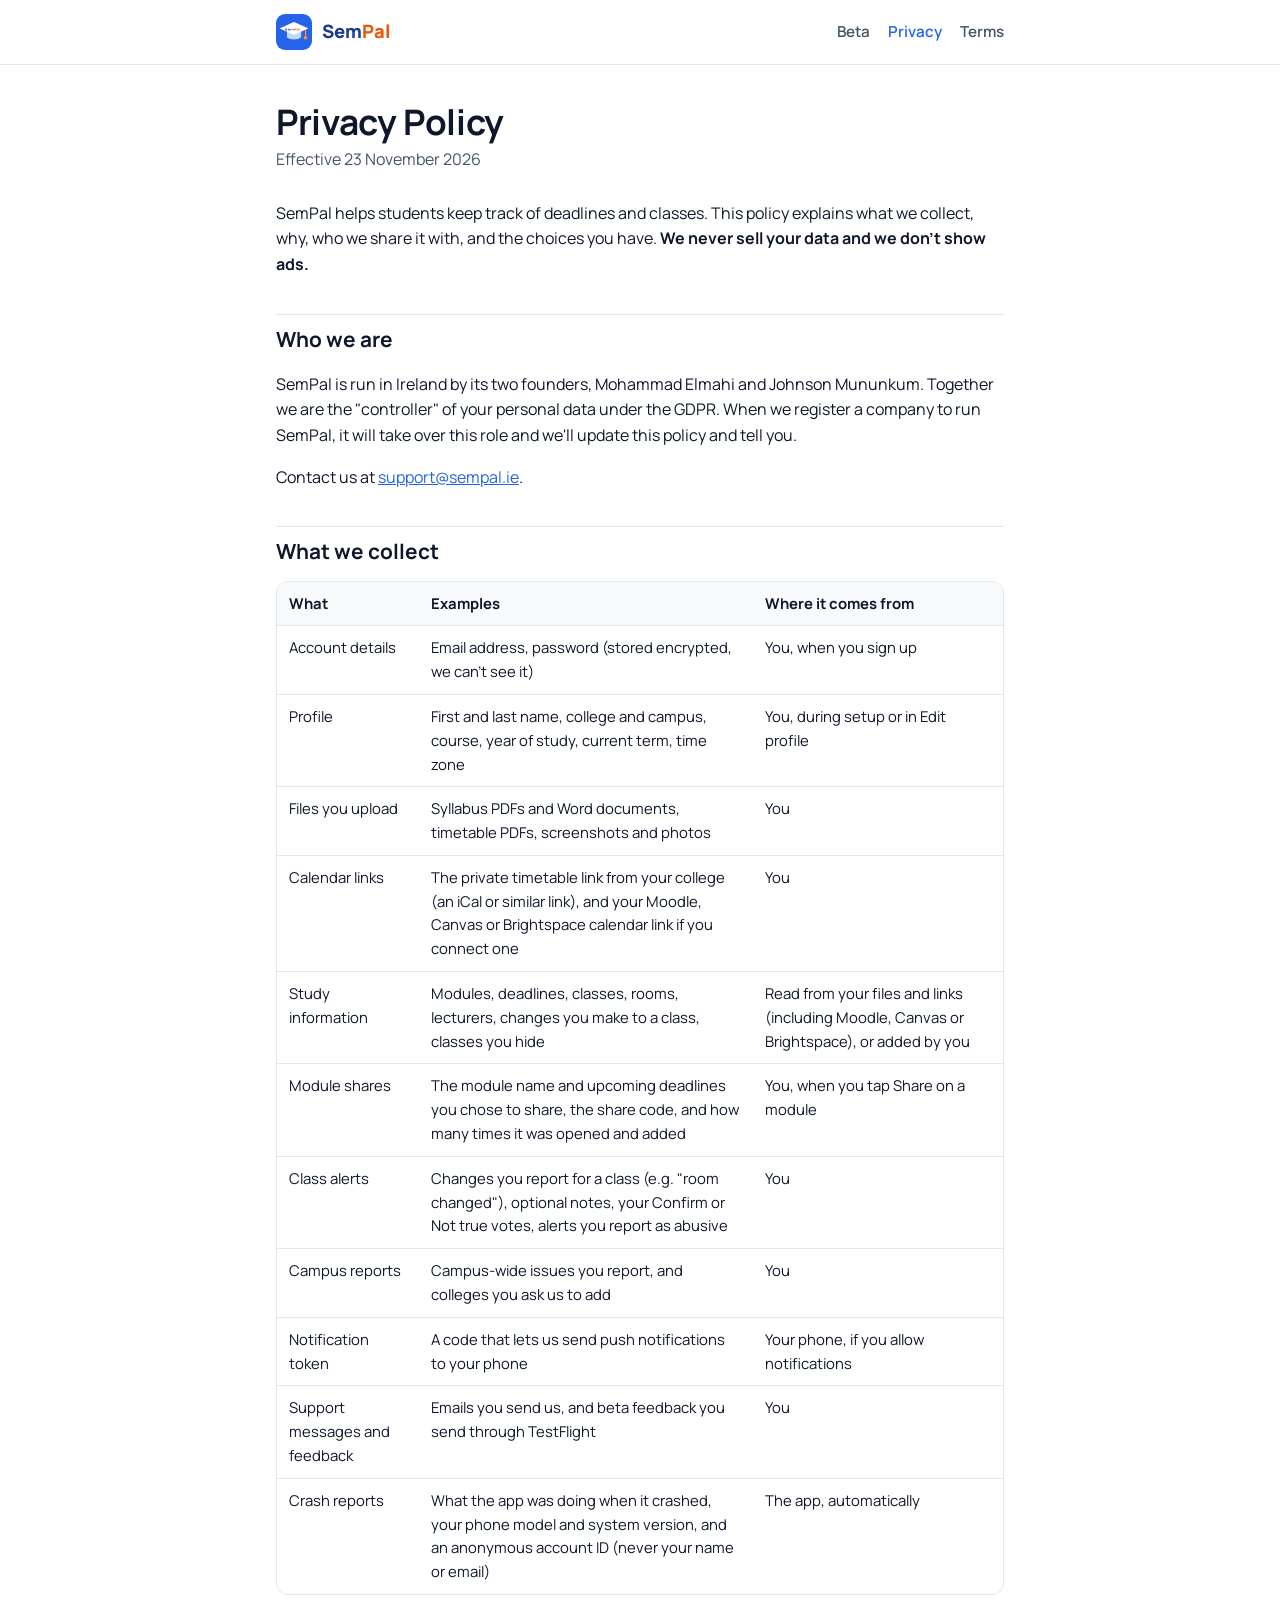
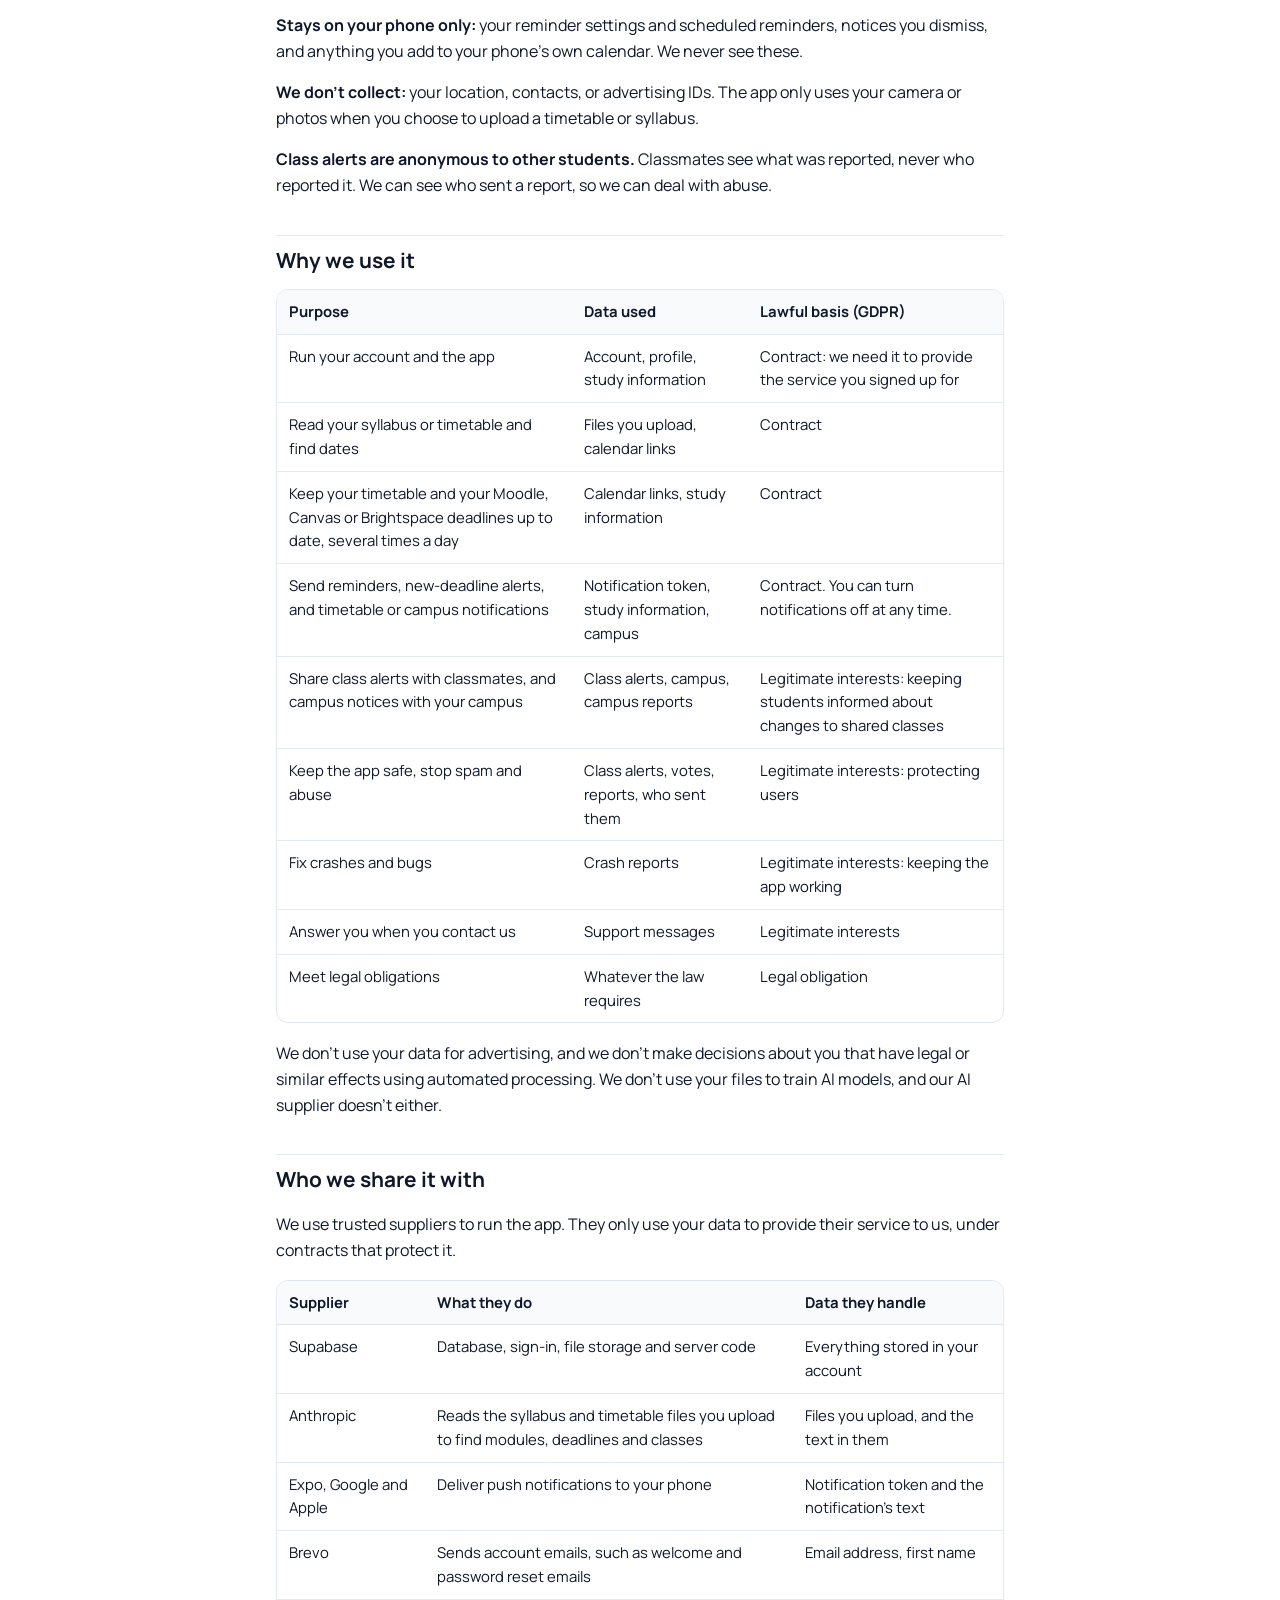
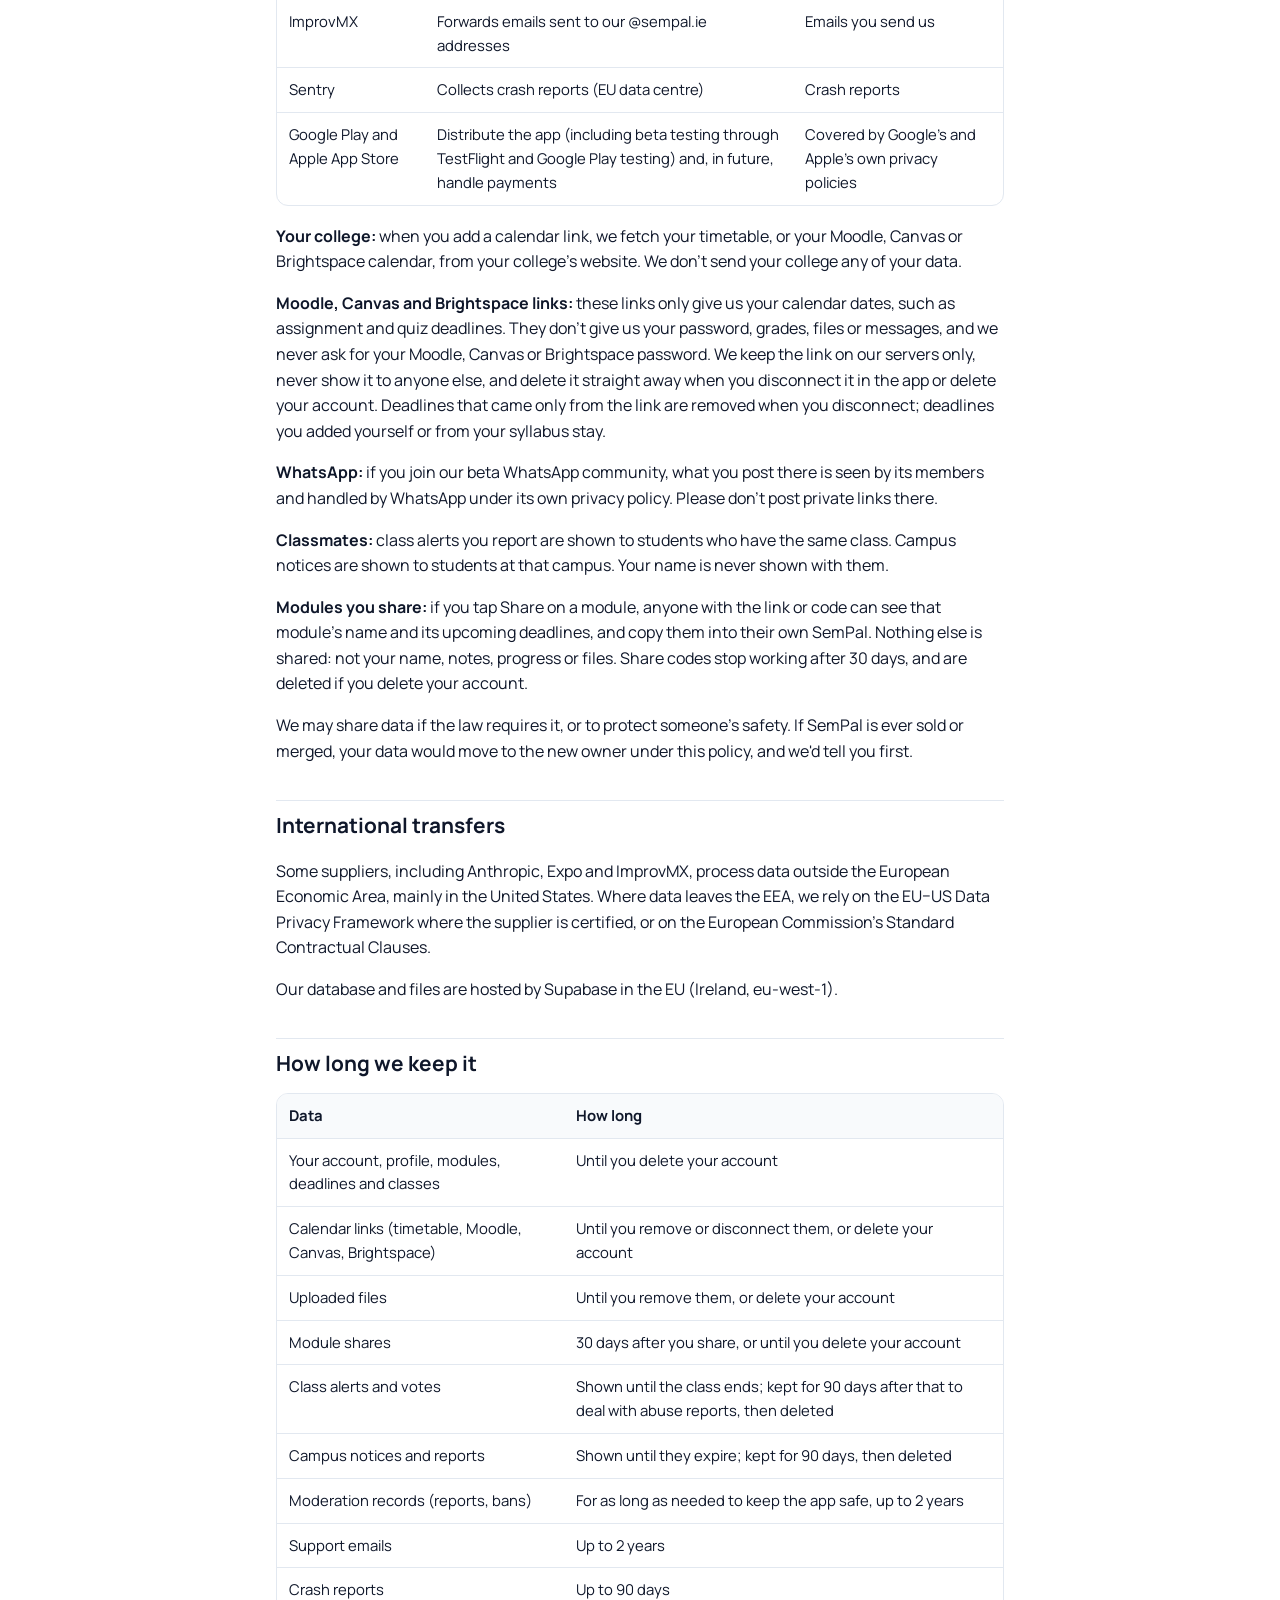
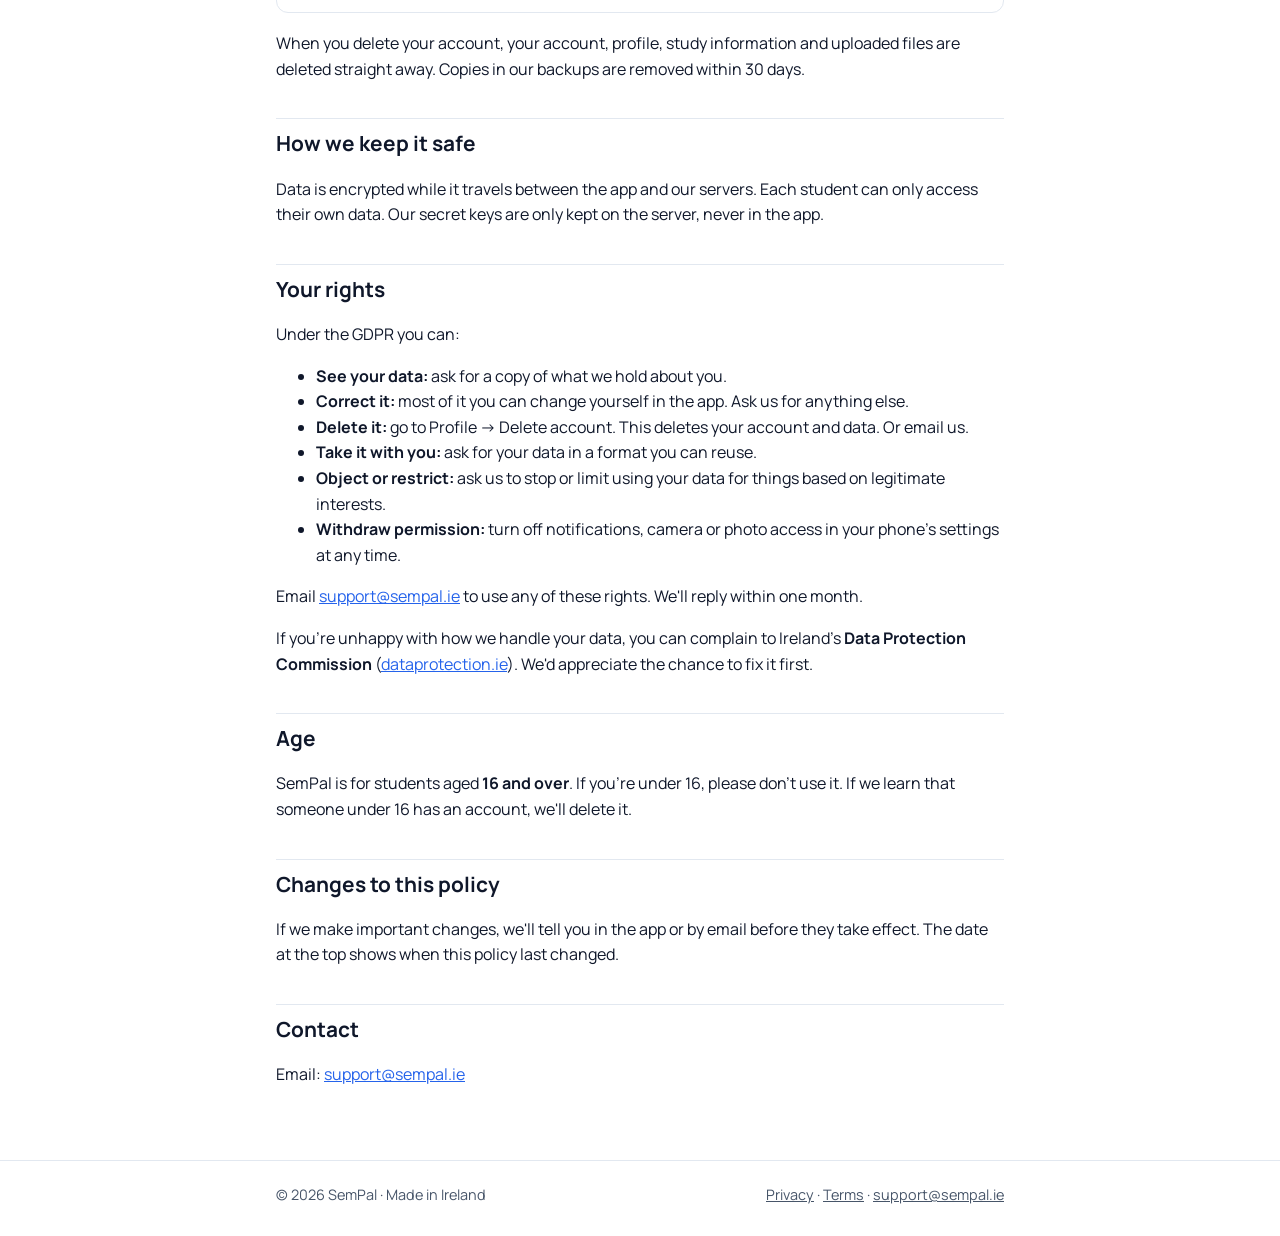
==== commit 6a6e16d6: "Add Brightspace to calendar links and study info Updated references to calendar links and study info" ====
--- a/privacy.html
+++ b/privacy.html
@@ -32,8 +32,8 @@
 <tr><td>Account details</td><td>Email address, password (stored encrypted, we can't see it)</td><td>You, when you sign up</td></tr>
 <tr><td>Profile</td><td>First and last name, college and campus, course, year of study, current term, time zone</td><td>You, during setup or in Edit profile</td></tr>
 <tr><td>Files you upload</td><td>Syllabus PDFs and Word documents, timetable PDFs, screenshots and photos</td><td>You</td></tr>
-<tr><td>Calendar links</td><td>The private timetable link from your college (an iCal or similar link), and your Moodle or Canvas calendar link if you connect one</td><td>You</td></tr>
-<tr><td>Study information</td><td>Modules, deadlines, classes, rooms, lecturers, changes you make to a class, classes you hide</td><td>Read from your files and links (including Moodle or Canvas), or added by you</td></tr>
+<tr><td>Calendar links</td><td>The private timetable link from your college (an iCal or similar link), and your Moodle, Canvas or Brightspace calendar link if you connect one</td><td>You</td></tr>
+<tr><td>Study information</td><td>Modules, deadlines, classes, rooms, lecturers, changes you make to a class, classes you hide</td><td>Read from your files and links (including Moodle, Canvas or Brightspace), or added by you</td></tr>
 <tr><td>Module shares</td><td>The module name and upcoming deadlines you chose to share, the share code, and how many times it was opened and added</td><td>You, when you tap Share on a module</td></tr>
 <tr><td>Class alerts</td><td>Changes you report for a class (e.g. "room changed"), optional notes, your Confirm or Not true votes, alerts you report as abusive</td><td>You</td></tr>
 <tr><td>Campus reports</td><td>Campus-wide issues you report, and colleges you ask us to add</td><td>You</td></tr>
@@ -51,7 +51,7 @@
 <tr><th>Purpose</th><th>Data used</th><th>Lawful basis (GDPR)</th></tr>
 <tr><td>Run your account and the app</td><td>Account, profile, study information</td><td>Contract: we need it to provide the service you signed up for</td></tr>
 <tr><td>Read your syllabus or timetable and find dates</td><td>Files you upload, calendar links</td><td>Contract</td></tr>
-<tr><td>Keep your timetable and your Moodle or Canvas deadlines up to date, several times a day</td><td>Calendar links, study information</td><td>Contract</td></tr>
+<tr><td>Keep your timetable and your Moodle, Canvas or Brightspace deadlines up to date, several times a day</td><td>Calendar links, study information</td><td>Contract</td></tr>
 <tr><td>Send reminders, new-deadline alerts, and timetable or campus notifications</td><td>Notification token, study information, campus</td><td>Contract. You can turn notifications off at any time.</td></tr>
 <tr><td>Share class alerts with classmates, and campus notices with your campus</td><td>Class alerts, campus, campus reports</td><td>Legitimate interests: keeping students informed about changes to shared classes</td></tr>
 <tr><td>Keep the app safe, stop spam and abuse</td><td>Class alerts, votes, reports, who sent them</td><td>Legitimate interests: protecting users</td></tr>
@@ -73,8 +73,8 @@
 <tr><td>Sentry</td><td>Collects crash reports (EU data centre)</td><td>Crash reports</td></tr>
 <tr><td>Google Play and Apple App Store</td><td>Distribute the app (including beta testing through TestFlight and Google Play testing) and, in future, handle payments</td><td>Covered by Google's and Apple's own privacy policies</td></tr>
 </table></div>
-<p><strong>Your college:</strong> when you add a calendar link, we fetch your timetable, or your Moodle or Canvas calendar, from your college's website. We don't send your college any of your data.</p>
-<p><strong>Moodle and Canvas links:</strong> these links only give us your calendar dates, such as assignment and quiz deadlines. They don't give us your password, grades, files or messages, and we never ask for your Moodle or Canvas password. We keep the link on our servers only, never show it to anyone else, and delete it straight away when you disconnect it in the app or delete your account. Deadlines that came only from the link are removed when you disconnect; deadlines you added yourself or from your syllabus stay.</p>
+<p><strong>Your college:</strong> when you add a calendar link, we fetch your timetable, or your Moodle, Canvas or Brightspace calendar, from your college's website. We don't send your college any of your data.</p>
+<p><strong>Moodle, Canvas and Brightspace links:</strong> these links only give us your calendar dates, such as assignment and quiz deadlines. They don't give us your password, grades, files or messages, and we never ask for your Moodle, Canvas or Brightspace password. We keep the link on our servers only, never show it to anyone else, and delete it straight away when you disconnect it in the app or delete your account. Deadlines that came only from the link are removed when you disconnect; deadlines you added yourself or from your syllabus stay.</p>
 <p><strong>WhatsApp:</strong> if you join our beta WhatsApp community, what you post there is seen by its members and handled by WhatsApp under its own privacy policy. Please don't post private links there.</p>
 <p><strong>Classmates:</strong> class alerts you report are shown to students who have the same class. Campus notices are shown to students at that campus. Your name is never shown with them.</p>
 <p><strong>Modules you share:</strong> if you tap Share on a module, anyone with the link or code can see that module's name and its upcoming deadlines, and copy them into their own SemPal. Nothing else is shared: not your name, notes, progress or files. Share codes stop working after 30 days, and are deleted if you delete your account.</p>
@@ -88,7 +88,7 @@
 <div class="table-scroll"><table>
 <tr><th>Data</th><th>How long</th></tr>
 <tr><td>Your account, profile, modules, deadlines and classes</td><td>Until you delete your account</td></tr>
-<tr><td>Calendar links (timetable, Moodle, Canvas)</td><td>Until you remove or disconnect them, or delete your account</td></tr>
+<tr><td>Calendar links (timetable, Moodle, Canvas, Brightspace)</td><td>Until you remove or disconnect them, or delete your account</td></tr>
 <tr><td>Uploaded files</td><td>Until you remove them, or delete your account</td></tr>
 <tr><td>Module shares</td><td>30 days after you share, or until you delete your account</td></tr>
 <tr><td>Class alerts and votes</td><td>Shown until the class ends; kept for 90 days after that to deal with abuse reports, then deleted</td></tr>
